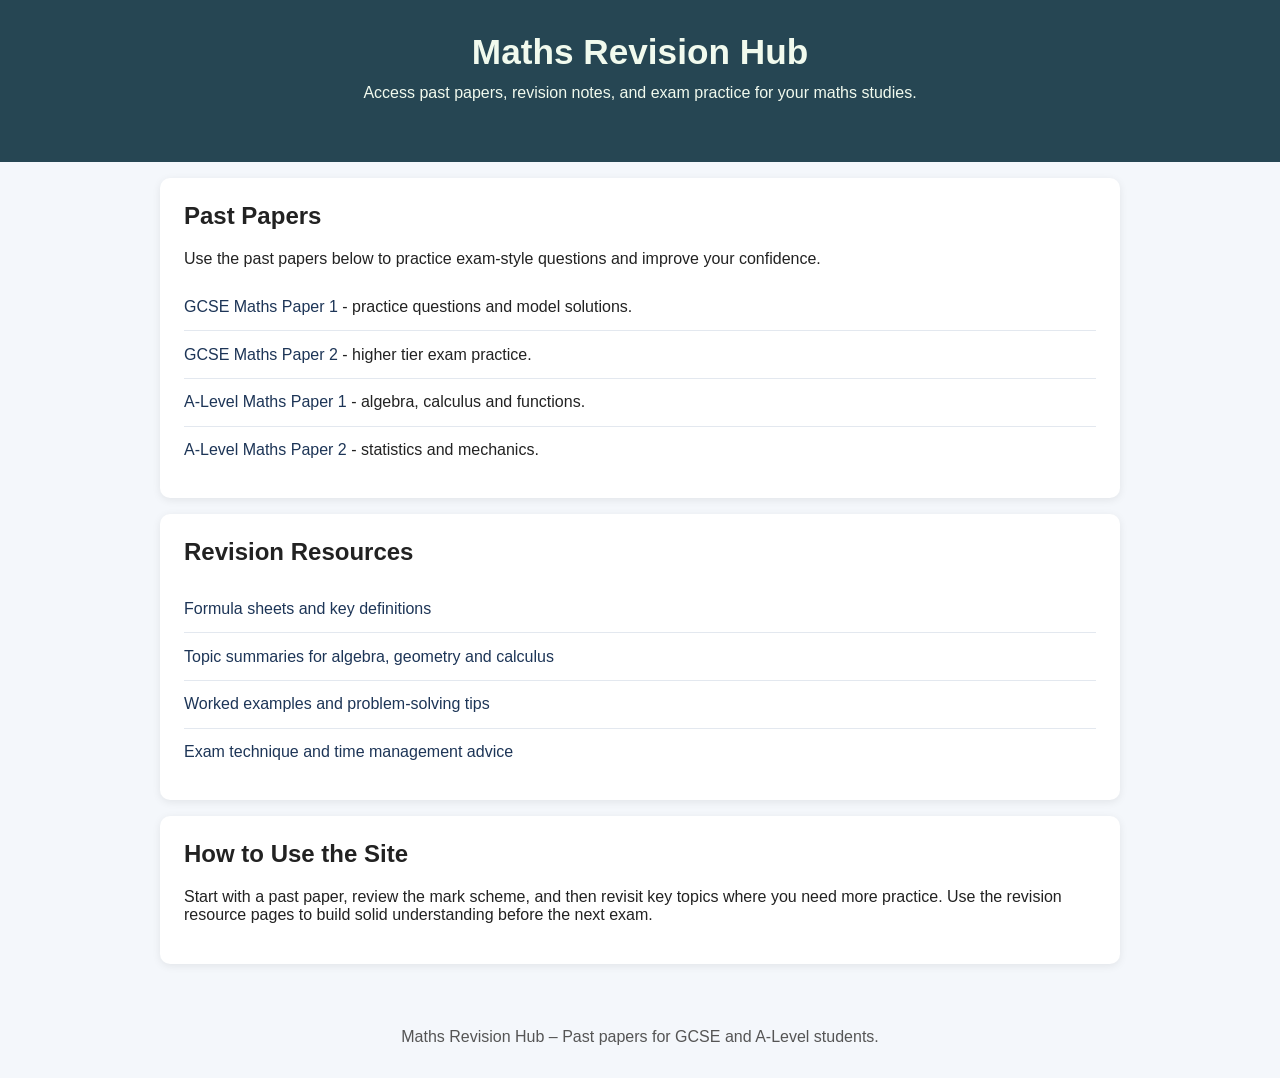
==== index.html @ 93ffe532 "new file" ====
<!DOCTYPE html>
<html lang="en">
  <head>
    <meta charset="UTF-8" />
    <meta name="viewport" content="width=device-width, initial-scale=1.0" />
    <title>Maths Revision | Past Papers</title>
    <style>
      body {
        font-family: Arial, sans-serif;
        margin: 0;
        padding: 0;
        color: #222;
        background: #f4f7fb;
      }
      header {
        background: #264653;
        color: #f1faee;
        padding: 2rem 1rem;
        text-align: center;
      }
      main {
        max-width: 960px;
        margin: 0 auto;
        padding: 1rem;
      }
      .hero {
        margin-bottom: 1.5rem;
      }
      .hero h1 {
        margin: 0 0 0.5rem;
        font-size: 2.2rem;
      }
      .hero p {
        margin: 0;
        line-height: 1.6;
      }
      .card {
        background: #fff;
        border-radius: 10px;
        box-shadow: 0 2px 8px rgba(0, 0, 0, 0.08);
        margin-bottom: 1rem;
        padding: 1.5rem;
      }
      .card h2 {
        margin-top: 0;
      }
      .paper-list,
      .resource-list {
        list-style: none;
        margin: 0;
        padding: 0;
      }
      .paper-list li,
      .resource-list li {
        border-bottom: 1px solid #e3e8ef;
        padding: 0.9rem 0;
      }
      .paper-list li:last-child,
      .resource-list li:last-child {
        border-bottom: none;
      }
      .paper-list a,
      .resource-list a {
        color: #1d3557;
        text-decoration: none;
      }
      .paper-list a:hover,
      .resource-list a:hover {
        text-decoration: underline;
      }
      footer {
        text-align: center;
        padding: 1rem;
        color: #555;
      }
    </style>
  </head>
  <body>
    <header>
      <div class="hero">
        <h1>Maths Revision Hub</h1>
        <p>Access past papers, revision notes, and exam practice for your maths studies.</p>
      </div>
    </header>
    <main>
      <section class="card">
        <h2>Past Papers</h2>
        <p>Use the past papers below to practice exam-style questions and improve your confidence.</p>
        <ul class="paper-list">
          <li><a href="#">GCSE Maths Paper 1</a> - practice questions and model solutions.</li>
          <li><a href="#">GCSE Maths Paper 2</a> - higher tier exam practice.</li>
          <li><a href="#">A-Level Maths Paper 1</a> - algebra, calculus and functions.</li>
          <li><a href="#">A-Level Maths Paper 2</a> - statistics and mechanics.</li>
        </ul>
      </section>
      <section class="card">
        <h2>Revision Resources</h2>
        <ul class="resource-list">
          <li><a href="#">Formula sheets and key definitions</a></li>
          <li><a href="#">Topic summaries for algebra, geometry and calculus</a></li>
          <li><a href="#">Worked examples and problem-solving tips</a></li>
          <li><a href="#">Exam technique and time management advice</a></li>
        </ul>
      </section>
      <section class="card">
        <h2>How to Use the Site</h2>
        <p>Start with a past paper, review the mark scheme, and then revisit key topics where you need more practice. Use the revision resource pages to build solid understanding before the next exam.</p>
      </section>
    </main>
    <footer>
      <p>Maths Revision Hub &ndash; Past papers for GCSE and A-Level students.</p>
    </footer>
  </body>
</html>
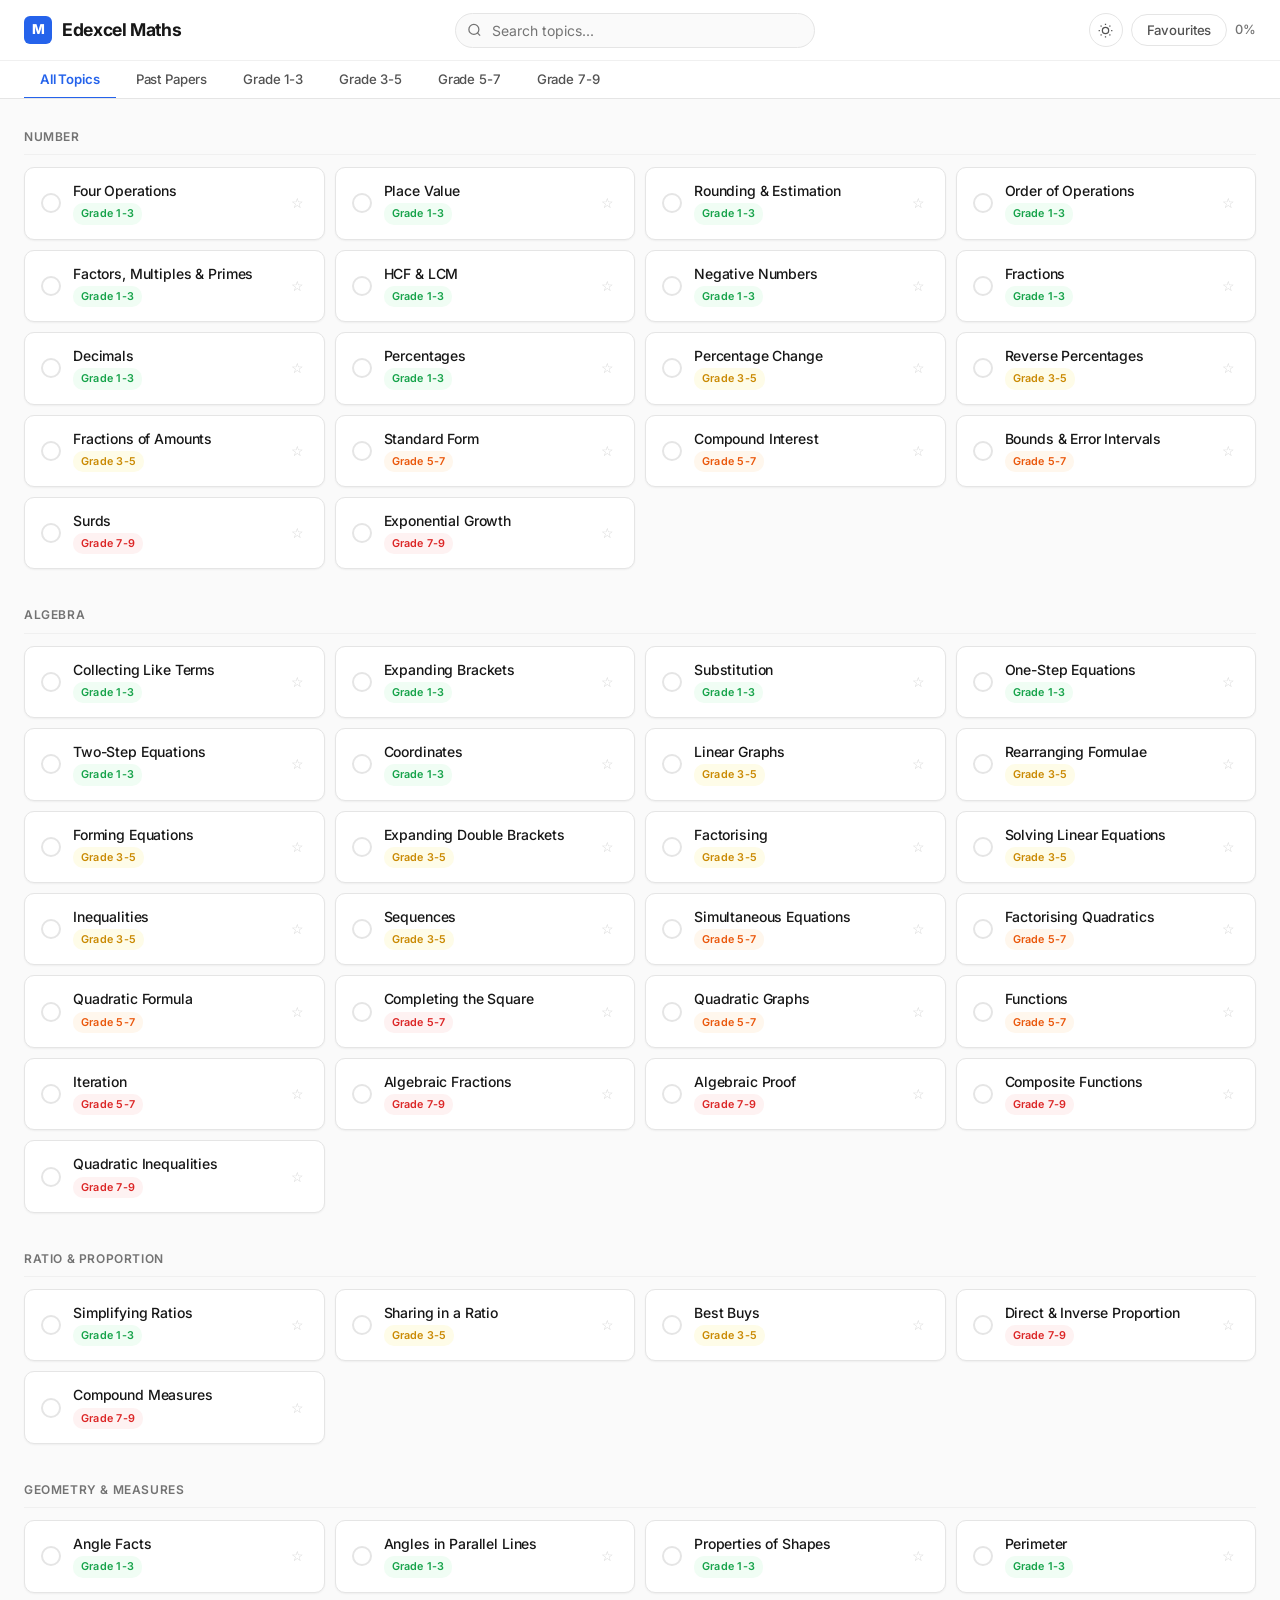
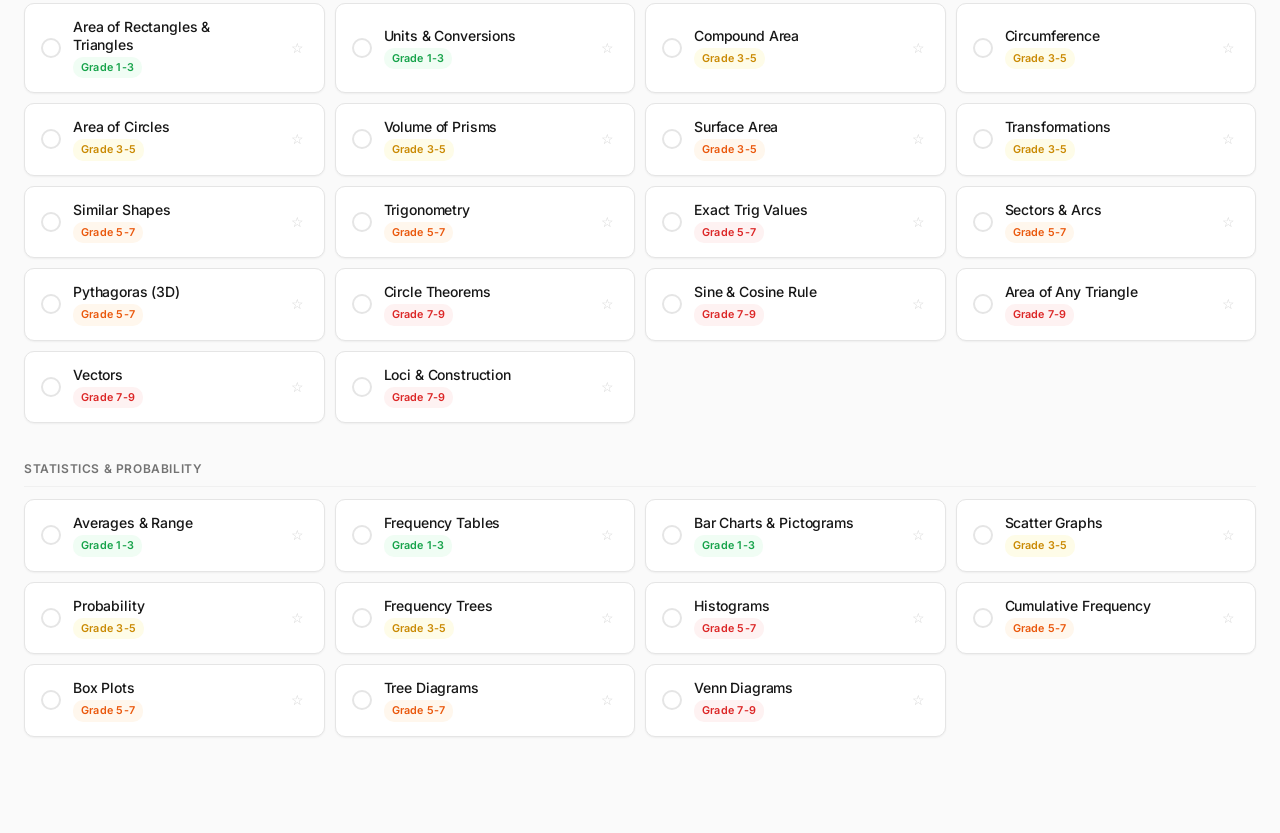
==== commit 58bd5c39: "index html test web 1" ====
--- a/index.html
+++ b/index.html
@@ -1,114 +1,1112 @@
 <!DOCTYPE html>
-<html lang="en">
-  <head>
-    <meta charset="UTF-8" />
-    <meta name="viewport" content="width=device-width, initial-scale=1.0" />
-    <title>Maths Revision | Past Papers</title>
+<html lang="en" data-theme="light">
+<head>
+    <meta charset="UTF-8">
+    <meta name="viewport" content="width=device-width, initial-scale=1.0">
+    <title>Edexcel GCSE Mathematics | Revision Hub</title>
+    <link rel="preconnect" href="https://fonts.googleapis.com">
+    <link rel="preconnect" href="https://fonts.gstatic.com" crossorigin>
+    <link href="https://fonts.googleapis.com/css2?family=Inter:wght@400;500;600;700;800&display=swap" rel="stylesheet">
     <style>
-      body {
-        font-family: Arial, sans-serif;
-        margin: 0;
-        padding: 0;
-        color: #222;
-        background: #f4f7fb;
-      }
-      header {
-        background: #264653;
-        color: #f1faee;
-        padding: 2rem 1rem;
-        text-align: center;
-      }
-      main {
-        max-width: 960px;
-        margin: 0 auto;
-        padding: 1rem;
-      }
-      .hero {
-        margin-bottom: 1.5rem;
-      }
-      .hero h1 {
-        margin: 0 0 0.5rem;
-        font-size: 2.2rem;
-      }
-      .hero p {
-        margin: 0;
-        line-height: 1.6;
-      }
-      .card {
-        background: #fff;
-        border-radius: 10px;
-        box-shadow: 0 2px 8px rgba(0, 0, 0, 0.08);
-        margin-bottom: 1rem;
-        padding: 1.5rem;
-      }
-      .card h2 {
-        margin-top: 0;
-      }
-      .paper-list,
-      .resource-list {
-        list-style: none;
-        margin: 0;
-        padding: 0;
-      }
-      .paper-list li,
-      .resource-list li {
-        border-bottom: 1px solid #e3e8ef;
-        padding: 0.9rem 0;
-      }
-      .paper-list li:last-child,
-      .resource-list li:last-child {
-        border-bottom: none;
-      }
-      .paper-list a,
-      .resource-list a {
-        color: #1d3557;
-        text-decoration: none;
-      }
-      .paper-list a:hover,
-      .resource-list a:hover {
-        text-decoration: underline;
-      }
-      footer {
-        text-align: center;
-        padding: 1rem;
-        color: #555;
-      }
+        :root {
+            --bg: #fafafa;
+            --surface: #ffffff;
+            --surface-hover: #f5f5f5;
+            --border: #e5e5e5;
+            --border-light: #f0f0f0;
+            --text: #171717;
+            --text-secondary: #525252;
+            --text-tertiary: #737373;
+            --primary: #2563eb;
+            --primary-hover: #1d4ed8;
+            --primary-light: #eff6ff;
+            --grade-easy: #16a34a;
+            --grade-easy-bg: #f0fdf4;
+            --grade-medium: #ca8a04;
+            --grade-medium-bg: #fefce8;
+            --grade-hard: #ea580c;
+            --grade-hard-bg: #fff7ed;
+            --grade-advanced: #dc2626;
+            --grade-advanced-bg: #fef2f2;
+            --shadow-sm: 0 1px 2px rgba(0, 0, 0, 0.05);
+            --shadow-md: 0 4px 6px -1px rgba(0, 0, 0, 0.07), 0 2px 4px -2px rgba(0, 0, 0, 0.05);
+            --shadow-lg: 0 10px 15px -3px rgba(0, 0, 0, 0.08), 0 4px 6px -4px rgba(0, 0, 0, 0.04);
+            --radius-sm: 6px;
+            --radius-md: 10px;
+            --radius-lg: 16px;
+            --radius-xl: 24px;
+            --transition: 0.2s cubic-bezier(0.4, 0, 0.2, 1);
+        }
+
+        [data-theme="dark"] {
+            --bg: #0a0a0a;
+            --surface: #171717;
+            --surface-hover: #1f1f1f;
+            --border: #262626;
+            --border-light: #1f1f1f;
+            --text: #f5f5f5;
+            --text-secondary: #a3a3a3;
+            --text-tertiary: #737373;
+            --primary: #3b82f6;
+            --primary-hover: #2563eb;
+            --primary-light: #1e293b;
+            --grade-easy: #22c55e;
+            --grade-easy-bg: #052e16;
+            --grade-medium: #eab308;
+            --grade-medium-bg: #422006;
+            --grade-hard: #f97316;
+            --grade-hard-bg: #431407;
+            --grade-advanced: #ef4444;
+            --grade-advanced-bg: #450a0a;
+            --shadow-sm: 0 1px 2px rgba(0, 0, 0, 0.3);
+            --shadow-md: 0 4px 6px -1px rgba(0, 0, 0, 0.4);
+            --shadow-lg: 0 10px 15px -3px rgba(0, 0, 0, 0.5);
+        }
+
+        * {
+            margin: 0;
+            padding: 0;
+            box-sizing: border-box;
+        }
+        body {
+            font-family: 'Inter', -apple-system, BlinkMacSystemFont, sans-serif;
+            background: var(--bg);
+            color: var(--text);
+            line-height: 1.6;
+            transition: background var(--transition), color var(--transition);
+            min-height: 100vh;
+            -webkit-font-smoothing: antialiased;
+            -moz-osx-font-smoothing: grayscale;
+        }
+
+        .header {
+            background: var(--surface);
+            border-bottom: 1px solid var(--border);
+            position: sticky;
+            top: 0;
+            z-index: 100;
+            backdrop-filter: blur(12px);
+            -webkit-backdrop-filter: blur(12px);
+            transition: background var(--transition), border-color var(--transition);
+        }
+        .header-container {
+            max-width: 1280px;
+            margin: 0 auto;
+            padding: 0 24px;
+            display: flex;
+            align-items: center;
+            justify-content: space-between;
+            height: 60px;
+            gap: 16px;
+        }
+        .logo {
+            display: flex;
+            align-items: center;
+            gap: 10px;
+            text-decoration: none;
+            color: var(--text);
+            font-weight: 700;
+            font-size: 1.1rem;
+            letter-spacing: -0.02em;
+            flex-shrink: 0;
+        }
+        .logo-mark {
+            width: 28px;
+            height: 28px;
+            background: var(--primary);
+            border-radius: var(--radius-sm);
+            display: flex;
+            align-items: center;
+            justify-content: center;
+            color: #fff;
+            font-weight: 800;
+            font-size: 0.85rem;
+        }
+        .search-wrapper {
+            flex: 1;
+            max-width: 360px;
+            position: relative;
+        }
+        .search-input {
+            width: 100%;
+            padding: 8px 14px 8px 36px;
+            border: 1px solid var(--border);
+            border-radius: 24px;
+            background: var(--bg);
+            color: var(--text);
+            font-size: 0.875rem;
+            font-family: inherit;
+            transition: all var(--transition);
+            outline: none;
+        }
+        .search-input:focus {
+            border-color: var(--primary);
+            box-shadow: 0 0 0 3px rgba(37, 99, 235, 0.1);
+        }
+        .search-icon {
+            position: absolute;
+            left: 12px;
+            top: 50%;
+            transform: translateY(-50%);
+            color: var(--text-tertiary);
+            pointer-events: none;
+        }
+        .header-actions {
+            display: flex;
+            align-items: center;
+            gap: 8px;
+            flex-shrink: 0;
+        }
+        .btn {
+            padding: 7px 15px;
+            border-radius: 20px;
+            border: 1px solid var(--border);
+            background: var(--surface);
+            color: var(--text-secondary);
+            cursor: pointer;
+            font-weight: 500;
+            font-size: 0.825rem;
+            transition: all var(--transition);
+            white-space: nowrap;
+            font-family: inherit;
+            letter-spacing: -0.01em;
+        }
+        .btn:hover {
+            background: var(--surface-hover);
+            color: var(--text);
+        }
+        .btn-icon {
+            width: 34px;
+            height: 34px;
+            border-radius: 50%;
+            display: flex;
+            align-items: center;
+            justify-content: center;
+            padding: 0;
+        }
+        .progress-indicator {
+            font-size: 0.8rem;
+            color: var(--text-tertiary);
+            font-weight: 500;
+            letter-spacing: -0.01em;
+        }
+
+        .nav-bar {
+            max-width: 1280px;
+            margin: 0 auto;
+            padding: 0 24px;
+            display: flex;
+            gap: 4px;
+            overflow-x: auto;
+            border-top: 1px solid var(--border-light);
+        }
+        .nav-item {
+            padding: 10px 16px;
+            border: none;
+            background: transparent;
+            cursor: pointer;
+            font-weight: 500;
+            font-size: 0.825rem;
+            color: var(--text-secondary);
+            transition: all var(--transition);
+            white-space: nowrap;
+            font-family: inherit;
+            letter-spacing: -0.01em;
+            border-bottom: 2px solid transparent;
+            margin-bottom: -1px;
+        }
+        .nav-item:hover {
+            color: var(--text);
+        }
+        .nav-item.active {
+            color: var(--primary);
+            border-bottom-color: var(--primary);
+            font-weight: 600;
+        }
+        .nav-item.grade-easy.active {
+            color: var(--grade-easy);
+            border-bottom-color: var(--grade-easy);
+        }
+        .nav-item.grade-medium.active {
+            color: var(--grade-medium);
+            border-bottom-color: var(--grade-medium);
+        }
+        .nav-item.grade-hard.active {
+            color: var(--grade-hard);
+            border-bottom-color: var(--grade-hard);
+        }
+        .nav-item.grade-advanced.active {
+            color: var(--grade-advanced);
+            border-bottom-color: var(--grade-advanced);
+        }
+
+        .main-content {
+            max-width: 1280px;
+            margin: 0 auto;
+            padding: 28px 24px 60px;
+        }
+
+        .category {
+            margin-bottom: 36px;
+        }
+        .category-title {
+            font-size: 0.75rem;
+            font-weight: 600;
+            text-transform: uppercase;
+            letter-spacing: 0.05em;
+            color: var(--text-tertiary);
+            margin-bottom: 12px;
+            padding-bottom: 8px;
+            border-bottom: 1px solid var(--border-light);
+        }
+        .topic-grid {
+            display: grid;
+            grid-template-columns: repeat(auto-fill, minmax(280px, 1fr));
+            gap: 10px;
+        }
+
+        .topic-card {
+            background: var(--surface);
+            border: 1px solid var(--border);
+            border-radius: var(--radius-md);
+            padding: 14px 16px;
+            cursor: pointer;
+            transition: all var(--transition);
+            display: flex;
+            align-items: center;
+            gap: 12px;
+            box-shadow: var(--shadow-sm);
+            position: relative;
+        }
+        .topic-card:hover {
+            box-shadow: var(--shadow-md);
+            border-color: #d4d4d4;
+            transform: translateY(-1px);
+        }
+        [data-theme="dark"] .topic-card:hover {
+            border-color: #404040;
+        }
+        .topic-card.completed {
+            border-left: 3px solid var(--grade-easy);
+        }
+        .topic-check {
+            width: 20px;
+            height: 20px;
+            border-radius: 50%;
+            border: 2px solid var(--border);
+            display: flex;
+            align-items: center;
+            justify-content: center;
+            font-size: 0.6rem;
+            flex-shrink: 0;
+            transition: all var(--transition);
+            cursor: pointer;
+            color: transparent;
+        }
+        .topic-card.completed .topic-check {
+            background: var(--grade-easy);
+            border-color: var(--grade-easy);
+            color: #fff;
+        }
+        .topic-check:hover {
+            border-color: var(--grade-easy);
+        }
+        .topic-info {
+            flex: 1;
+            min-width: 0;
+        }
+        .topic-name {
+            font-weight: 500;
+            font-size: 0.875rem;
+            color: var(--text);
+            letter-spacing: -0.01em;
+            line-height: 1.3;
+        }
+        .topic-meta {
+            display: flex;
+            gap: 8px;
+            align-items: center;
+            margin-top: 3px;
+        }
+        .grade-tag {
+            font-size: 0.675rem;
+            font-weight: 600;
+            padding: 2px 8px;
+            border-radius: 10px;
+            letter-spacing: 0.02em;
+        }
+        .tag-easy {
+            background: var(--grade-easy-bg);
+            color: var(--grade-easy);
+        }
+        .tag-medium {
+            background: var(--grade-medium-bg);
+            color: var(--grade-medium);
+        }
+        .tag-hard {
+            background: var(--grade-hard-bg);
+            color: var(--grade-hard);
+        }
+        .tag-advanced {
+            background: var(--grade-advanced-bg);
+            color: var(--grade-advanced);
+        }
+        .favourite-btn {
+            background: none;
+            border: none;
+            cursor: pointer;
+            font-size: 0.9rem;
+            color: #d4d4d4;
+            padding: 4px;
+            transition: color var(--transition);
+            flex-shrink: 0;
+        }
+        .favourite-btn.active {
+            color: #eab308;
+        }
+        .favourite-btn:hover {
+            color: #ca8a04;
+        }
+
+        .empty-state {
+            text-align: center;
+            padding: 80px 20px;
+            color: var(--text-tertiary);
+        }
+        .empty-state h3 {
+            font-weight: 600;
+            color: var(--text-secondary);
+            margin-bottom: 8px;
+        }
+
+        .pp-container {
+            max-width: 700px;
+            margin: 0 auto;
+        }
+        .pp-title {
+            font-weight: 700;
+            font-size: 1.5rem;
+            letter-spacing: -0.02em;
+            margin-bottom: 6px;
+        }
+        .pp-subtitle {
+            color: var(--text-tertiary);
+            margin-bottom: 28px;
+        }
+        .tier-grid {
+            display: grid;
+            grid-template-columns: 1fr 1fr;
+            gap: 16px;
+        }
+        .tier-card {
+            background: var(--surface);
+            border: 1px solid var(--border);
+            border-radius: var(--radius-lg);
+            padding: 28px 24px;
+            cursor: pointer;
+            transition: all var(--transition);
+            text-align: center;
+            box-shadow: var(--shadow-sm);
+        }
+        .tier-card:hover {
+            box-shadow: var(--shadow-lg);
+            transform: translateY(-2px);
+        }
+        .tier-card h3 {
+            font-weight: 700;
+            font-size: 1.2rem;
+            letter-spacing: -0.02em;
+            margin-bottom: 4px;
+        }
+        .tier-card .tier-range {
+            font-size: 0.8rem;
+            color: var(--text-tertiary);
+            margin-bottom: 12px;
+        }
+        .tier-card .tier-badge {
+            display: inline-block;
+            padding: 4px 12px;
+            border-radius: 12px;
+            font-weight: 600;
+            font-size: 0.75rem;
+        }
+        .badge-higher {
+            background: #eff6ff;
+            color: #1d4ed8;
+        }
+        .badge-foundation {
+            background: #f0fdf4;
+            color: #15803d;
+        }
+        [data-theme="dark"] .badge-higher {
+            background: #1e3a5f;
+            color: #93c5fd;
+        }
+        [data-theme="dark"] .badge-foundation {
+            background: #052e16;
+            color: #6ee7b7;
+        }
+        .papers-grid {
+            display: grid;
+            grid-template-columns: repeat(3, 1fr);
+            gap: 12px;
+            margin-top: 8px;
+        }
+        .paper-card {
+            background: var(--surface);
+            border: 1px solid var(--border);
+            border-radius: var(--radius-md);
+            padding: 20px 16px;
+            cursor: pointer;
+            transition: all var(--transition);
+            text-align: center;
+            box-shadow: var(--shadow-sm);
+        }
+        .paper-card:hover {
+            box-shadow: var(--shadow-md);
+            border-color: var(--primary);
+            transform: translateY(-1px);
+        }
+        .paper-card h4 {
+            font-weight: 600;
+            font-size: 0.95rem;
+        }
+        .paper-card .paper-type {
+            font-size: 0.75rem;
+            color: var(--text-tertiary);
+            margin-top: 2px;
+        }
+        .back-link {
+            display: inline-flex;
+            align-items: center;
+            gap: 8px;
+            font-weight: 500;
+            color: var(--primary);
+            cursor: pointer;
+            background: none;
+            border: none;
+            font-size: 0.875rem;
+            font-family: inherit;
+            margin-bottom: 20px;
+            transition: opacity var(--transition);
+            padding: 0;
+        }
+        .back-link:hover {
+            opacity: 0.7;
+        }
+        .back-link svg {
+            flex-shrink: 0;
+        }
+
+        .modal-overlay {
+            position: fixed;
+            inset: 0;
+            background: rgba(0, 0, 0, 0.5);
+            z-index: 200;
+            display: flex;
+            align-items: center;
+            justify-content: center;
+            padding: 20px;
+            backdrop-filter: blur(4px);
+            -webkit-backdrop-filter: blur(4px);
+        }
+        .modal {
+            background: var(--surface);
+            border-radius: var(--radius-xl);
+            max-width: 820px;
+            width: 100%;
+            max-height: 85vh;
+            overflow-y: auto;
+            padding: 28px 30px;
+            position: relative;
+            box-shadow: 0 25px 60px rgba(0, 0, 0, 0.25);
+            border: 1px solid var(--border);
+        }
+        .modal-close {
+            position: absolute;
+            top: 16px;
+            right: 20px;
+            background: none;
+            border: none;
+            cursor: pointer;
+            color: var(--text-tertiary);
+            width: 32px;
+            height: 32px;
+            border-radius: 50%;
+            display: flex;
+            align-items: center;
+            justify-content: center;
+            transition: all var(--transition);
+            padding: 0;
+        }
+        .modal-close:hover {
+            background: var(--surface-hover);
+            color: var(--text);
+        }
+        .modal h2 {
+            font-weight: 700;
+            font-size: 1.4rem;
+            letter-spacing: -0.02em;
+            margin-bottom: 2px;
+        }
+        .modal .modal-subtitle {
+            color: var(--text-tertiary);
+            font-size: 0.85rem;
+            margin-bottom: 16px;
+            display: flex;
+            align-items: center;
+            gap: 8px;
+            flex-wrap: wrap;
+        }
+        .tab-nav {
+            display: flex;
+            gap: 2px;
+            border-bottom: 1px solid var(--border);
+            margin-bottom: 20px;
+            flex-wrap: wrap;
+        }
+        .tab-btn {
+            padding: 9px 16px;
+            border: none;
+            background: transparent;
+            cursor: pointer;
+            font-weight: 500;
+            color: var(--text-tertiary);
+            font-size: 0.825rem;
+            font-family: inherit;
+            border-bottom: 2px solid transparent;
+            margin-bottom: -1px;
+            transition: all var(--transition);
+        }
+        .tab-btn.active {
+            color: var(--primary);
+            border-bottom-color: var(--primary);
+            font-weight: 600;
+        }
+        .content-block {
+            margin-bottom: 18px;
+        }
+        .content-block h4 {
+            font-weight: 600;
+            font-size: 0.9rem;
+            margin-bottom: 6px;
+            color: var(--text);
+        }
+        .content-block ul {
+            padding-left: 18px;
+        }
+        .content-block li {
+            margin-bottom: 4px;
+            font-size: 0.875rem;
+            color: var(--text-secondary);
+        }
+        .content-block p {
+            font-size: 0.875rem;
+            color: var(--text-secondary);
+        }
+        .example-box {
+            background: var(--surface-hover);
+            border-radius: var(--radius-md);
+            padding: 14px 16px;
+            margin-bottom: 10px;
+            border-left: 3px solid var(--primary);
+            font-size: 0.875rem;
+        }
+        .question-item {
+            background: var(--surface);
+            border: 1px solid var(--border);
+            border-radius: var(--radius-md);
+            padding: 14px 16px;
+            margin-bottom: 8px;
+            font-size: 0.875rem;
+        }
+        .working-area {
+            border: 2px dashed var(--border);
+            border-radius: var(--radius-sm);
+            min-height: 60px;
+            margin-top: 8px;
+            padding: 10px;
+            color: var(--text-tertiary);
+            font-style: italic;
+            font-size: 0.8rem;
+        }
+        .mark-scheme-block {
+            background: #fefce8;
+            border-radius: var(--radius-md);
+            padding: 14px 16px;
+            margin-bottom: 8px;
+            font-size: 0.85rem;
+            border: 1px solid #fde68a;
+        }
+        [data-theme="dark"] .mark-scheme-block {
+            background: #1a1a0a;
+            border-color: #5c4f1a;
+        }
+
+        .hidden {
+            display: none !important;
+        }
+
+        @media (max-width: 768px) {
+            .topic-grid {
+                grid-template-columns: 1fr;
+            }
+            .tier-grid {
+                grid-template-columns: 1fr;
+            }
+            .papers-grid {
+                grid-template-columns: 1fr;
+            }
+            .header-container {
+                flex-wrap: wrap;
+                height: auto;
+                padding: 10px 16px;
+                gap: 8px;
+            }
+            .search-wrapper {
+                order: 3;
+                max-width: 100%;
+                flex: 1 1 100%;
+            }
+            .modal {
+                padding: 20px 16px;
+                max-height: 90vh;
+            }
+            .nav-bar {
+                padding: 0 12px;
+            }
+            .nav-item {
+                padding: 8px 12px;
+                font-size: 0.75rem;
+            }
+            .tab-btn {
+                padding: 8px 10px;
+                font-size: 0.75rem;
+            }
+        }
     </style>
-  </head>
-  <body>
-    <header>
-      <div class="hero">
-        <h1>Maths Revision Hub</h1>
-        <p>Access past papers, revision notes, and exam practice for your maths studies.</p>
-      </div>
+</head>
+<body>
+    <header class="header">
+        <div class="header-container">
+            <a href="#" class="logo" onclick="navigateTo('topics'); showGrade('all')">
+                <span class="logo-mark">M</span>Edexcel Maths
+            </a>
+            <div class="search-wrapper">
+                <svg class="search-icon" width="15" height="15" viewBox="0 0 24 24" fill="none" stroke="currentColor" stroke-width="2"><circle cx="11" cy="11" r="8"/><line x1="21" y1="21" x2="16.65" y2="16.65"/></svg>
+                <input type="text" class="search-input" id="searchInput" placeholder="Search topics..." oninput="handleSearch()">
+            </div>
+            <div class="header-actions">
+                <button class="btn btn-icon" onclick="toggleTheme()" title="Toggle theme" aria-label="Toggle dark mode">
+                    <svg width="15" height="15" viewBox="0 0 24 24" fill="none" stroke="currentColor" stroke-width="2"><circle cx="12" cy="12" r="5"/><path d="M12 1v2M12 21v2M4.22 4.22l1.42 1.42M18.36 18.36l1.42 1.42M1 12h2M21 12h2M4.22 19.78l1.42-1.42M18.36 5.64l1.42-1.42"/></svg>
+                </button>
+                <button class="btn" onclick="showFavourites()">Favourites</button>
+                <span class="progress-indicator" id="progressLabel">0%</span>
+            </div>
+        </div>
+        <nav class="nav-bar" id="mainNav">
+            <button class="nav-item active" data-view="topics" onclick="navigateTo('topics'); showGrade('all')">All Topics</button>
+            <button class="nav-item" data-view="pastpapers" onclick="navigateTo('pastpapers')">Past Papers</button>
+            <button class="nav-item grade-easy" data-view="grade-1-3" onclick="navigateTo('topics'); showGrade('1-3')">Grade 1-3</button>
+            <button class="nav-item grade-medium" data-view="grade-3-5" onclick="navigateTo('topics'); showGrade('3-5')">Grade 3-5</button>
+            <button class="nav-item grade-hard" data-view="grade-5-7" onclick="navigateTo('topics'); showGrade('5-7')">Grade 5-7</button>
+            <button class="nav-item grade-advanced" data-view="grade-7-9" onclick="navigateTo('topics'); showGrade('7-9')">Grade 7-9</button>
+        </nav>
     </header>
-    <main>
-      <section class="card">
-        <h2>Past Papers</h2>
-        <p>Use the past papers below to practice exam-style questions and improve your confidence.</p>
-        <ul class="paper-list">
-          <li><a href="#">GCSE Maths Paper 1</a> - practice questions and model solutions.</li>
-          <li><a href="#">GCSE Maths Paper 2</a> - higher tier exam practice.</li>
-          <li><a href="#">A-Level Maths Paper 1</a> - algebra, calculus and functions.</li>
-          <li><a href="#">A-Level Maths Paper 2</a> - statistics and mechanics.</li>
-        </ul>
-      </section>
-      <section class="card">
-        <h2>Revision Resources</h2>
-        <ul class="resource-list">
-          <li><a href="#">Formula sheets and key definitions</a></li>
-          <li><a href="#">Topic summaries for algebra, geometry and calculus</a></li>
-          <li><a href="#">Worked examples and problem-solving tips</a></li>
-          <li><a href="#">Exam technique and time management advice</a></li>
-        </ul>
-      </section>
-      <section class="card">
-        <h2>How to Use the Site</h2>
-        <p>Start with a past paper, review the mark scheme, and then revisit key topics where you need more practice. Use the revision resource pages to build solid understanding before the next exam.</p>
-      </section>
-    </main>
-    <footer>
-      <p>Maths Revision Hub &ndash; Past papers for GCSE and A-Level students.</p>
-    </footer>
-  </body>
-</html>
+
+    <main class="main-content" id="mainContent"></main>
+
+    <div id="modalOverlay" class="modal-overlay hidden">
+        <div class="modal" id="modalContent"></div>
+    </div>
+
+    <script>
+        const topicDatabase = [
+            { id: 'four-ops', name: 'Four Operations', category: 'Number', grade: '1-3', gradeNum: 1 },
+            { id: 'place-value', name: 'Place Value', category: 'Number', grade: '1-3', gradeNum: 1 },
+            { id: 'rounding', name: 'Rounding & Estimation', category: 'Number', grade: '1-3', gradeNum: 1 },
+            { id: 'bidmas', name: 'Order of Operations', category: 'Number', grade: '1-3', gradeNum: 1 },
+            { id: 'factors', name: 'Factors, Multiples & Primes', category: 'Number', grade: '1-3', gradeNum: 1 },
+            { id: 'hcf-lcm', name: 'HCF & LCM', category: 'Number', grade: '1-3', gradeNum: 2 },
+            { id: 'negatives', name: 'Negative Numbers', category: 'Number', grade: '1-3', gradeNum: 1 },
+            { id: 'fractions-basic', name: 'Fractions', category: 'Number', grade: '1-3', gradeNum: 2 },
+            { id: 'decimals', name: 'Decimals', category: 'Number', grade: '1-3', gradeNum: 1 },
+            { id: 'percentages-basic', name: 'Percentages', category: 'Number', grade: '1-3', gradeNum: 2 },
+            { id: 'ratio-simple', name: 'Simplifying Ratios', category: 'Ratio', grade: '1-3', gradeNum: 2 },
+            { id: 'collect-terms', name: 'Collecting Like Terms', category: 'Algebra', grade: '1-3', gradeNum: 1 },
+            { id: 'expand-single', name: 'Expanding Brackets', category: 'Algebra', grade: '1-3', gradeNum: 2 },
+            { id: 'substitution', name: 'Substitution', category: 'Algebra', grade: '1-3', gradeNum: 2 },
+            { id: 'one-step-eq', name: 'One-Step Equations', category: 'Algebra', grade: '1-3', gradeNum: 1 },
+            { id: 'two-step-eq', name: 'Two-Step Equations', category: 'Algebra', grade: '1-3', gradeNum: 2 },
+            { id: 'coordinates', name: 'Coordinates', category: 'Algebra', grade: '1-3', gradeNum: 1 },
+            { id: 'angle-facts', name: 'Angle Facts', category: 'Geometry', grade: '1-3', gradeNum: 1 },
+            { id: 'parallel-lines', name: 'Angles in Parallel Lines', category: 'Geometry', grade: '1-3', gradeNum: 2 },
+            { id: 'shape-props', name: 'Properties of Shapes', category: 'Geometry', grade: '1-3', gradeNum: 1 },
+            { id: 'perimeter', name: 'Perimeter', category: 'Geometry', grade: '1-3', gradeNum: 1 },
+            { id: 'area-rect', name: 'Area of Rectangles & Triangles', category: 'Geometry', grade: '1-3', gradeNum: 2 },
+            { id: 'units', name: 'Units & Conversions', category: 'Geometry', grade: '1-3', gradeNum: 1 },
+            { id: 'averages', name: 'Averages & Range', category: 'Statistics', grade: '1-3', gradeNum: 2 },
+            { id: 'frequency-tables', name: 'Frequency Tables', category: 'Statistics', grade: '1-3', gradeNum: 2 },
+            { id: 'bar-charts', name: 'Bar Charts & Pictograms', category: 'Statistics', grade: '1-3', gradeNum: 1 },
+            { id: 'pct-inc-dec', name: 'Percentage Change', category: 'Number', grade: '3-5', gradeNum: 3 },
+            { id: 'reverse-pct', name: 'Reverse Percentages', category: 'Number', grade: '3-5', gradeNum: 4 },
+            { id: 'fraction-of-amount', name: 'Fractions of Amounts', category: 'Number', grade: '3-5', gradeNum: 3 },
+            { id: 'sharing-ratio', name: 'Sharing in a Ratio', category: 'Ratio', grade: '3-5', gradeNum: 3 },
+            { id: 'best-buys', name: 'Best Buys', category: 'Ratio', grade: '3-5', gradeNum: 4 },
+            { id: 'linear-graphs', name: 'Linear Graphs', category: 'Algebra', grade: '3-5', gradeNum: 4 },
+            { id: 'rearranging', name: 'Rearranging Formulae', category: 'Algebra', grade: '3-5', gradeNum: 4 },
+            { id: 'forming-expr', name: 'Forming Equations', category: 'Algebra', grade: '3-5', gradeNum: 3 },
+            { id: 'expand-double', name: 'Expanding Double Brackets', category: 'Algebra', grade: '3-5', gradeNum: 4 },
+            { id: 'factorising', name: 'Factorising', category: 'Algebra', grade: '3-5', gradeNum: 4 },
+            { id: 'solving-linear', name: 'Solving Linear Equations', category: 'Algebra', grade: '3-5', gradeNum: 3 },
+            { id: 'inequalities', name: 'Inequalities', category: 'Algebra', grade: '3-5', gradeNum: 4 },
+            { id: 'sequences', name: 'Sequences', category: 'Algebra', grade: '3-5', gradeNum: 3 },
+            { id: 'compound-area', name: 'Compound Area', category: 'Geometry', grade: '3-5', gradeNum: 3 },
+            { id: 'circumference', name: 'Circumference', category: 'Geometry', grade: '3-5', gradeNum: 4 },
+            { id: 'area-circles', name: 'Area of Circles', category: 'Geometry', grade: '3-5', gradeNum: 4 },
+            { id: 'volume-prisms', name: 'Volume of Prisms', category: 'Geometry', grade: '3-5', gradeNum: 4 },
+            { id: 'surface-area', name: 'Surface Area', category: 'Geometry', grade: '3-5', gradeNum: 5 },
+            { id: 'transformations', name: 'Transformations', category: 'Geometry', grade: '3-5', gradeNum: 4 },
+            { id: 'scatter-graphs', name: 'Scatter Graphs', category: 'Statistics', grade: '3-5', gradeNum: 3 },
+            { id: 'probability-basic', name: 'Probability', category: 'Statistics', grade: '3-5', gradeNum: 3 },
+            { id: 'frequency-trees', name: 'Frequency Trees', category: 'Statistics', grade: '3-5', gradeNum: 4 },
+            { id: 'standard-form', name: 'Standard Form', category: 'Number', grade: '5-7', gradeNum: 5 },
+            { id: 'compound-interest', name: 'Compound Interest', category: 'Number', grade: '5-7', gradeNum: 6 },
+            { id: 'bounds', name: 'Bounds & Error Intervals', category: 'Number', grade: '5-7', gradeNum: 6 },
+            { id: 'simultaneous', name: 'Simultaneous Equations', category: 'Algebra', grade: '5-7', gradeNum: 6 },
+            { id: 'quadratics-factor', name: 'Factorising Quadratics', category: 'Algebra', grade: '5-7', gradeNum: 5 },
+            { id: 'quadratic-formula', name: 'Quadratic Formula', category: 'Algebra', grade: '5-7', gradeNum: 6 },
+            { id: 'completing-square', name: 'Completing the Square', category: 'Algebra', grade: '5-7', gradeNum: 7 },
+            { id: 'quadratic-graphs', name: 'Quadratic Graphs', category: 'Algebra', grade: '5-7', gradeNum: 6 },
+            { id: 'functions-basic', name: 'Functions', category: 'Algebra', grade: '5-7', gradeNum: 6 },
+            { id: 'iteration', name: 'Iteration', category: 'Algebra', grade: '5-7', gradeNum: 7 },
+            { id: 'similar-shapes', name: 'Similar Shapes', category: 'Geometry', grade: '5-7', gradeNum: 6 },
+            { id: 'trigonometry', name: 'Trigonometry', category: 'Geometry', grade: '5-7', gradeNum: 6 },
+            { id: 'exact-trig', name: 'Exact Trig Values', category: 'Geometry', grade: '5-7', gradeNum: 7 },
+            { id: 'sectors-arcs', name: 'Sectors & Arcs', category: 'Geometry', grade: '5-7', gradeNum: 6 },
+            { id: 'pythagoras-3d', name: 'Pythagoras (3D)', category: 'Geometry', grade: '5-7', gradeNum: 6 },
+            { id: 'histograms', name: 'Histograms', category: 'Statistics', grade: '5-7', gradeNum: 7 },
+            { id: 'cumulative-freq', name: 'Cumulative Frequency', category: 'Statistics', grade: '5-7', gradeNum: 6 },
+            { id: 'box-plots', name: 'Box Plots', category: 'Statistics', grade: '5-7', gradeNum: 6 },
+            { id: 'tree-diagrams', name: 'Tree Diagrams', category: 'Statistics', grade: '5-7', gradeNum: 6 },
+            { id: 'surds', name: 'Surds', category: 'Number', grade: '7-9', gradeNum: 8 },
+            { id: 'exponential', name: 'Exponential Growth', category: 'Number', grade: '7-9', gradeNum: 8 },
+            { id: 'algebraic-fractions', name: 'Algebraic Fractions', category: 'Algebra', grade: '7-9', gradeNum: 8 },
+            { id: 'proof', name: 'Algebraic Proof', category: 'Algebra', grade: '7-9', gradeNum: 9 },
+            { id: 'functions-advanced', name: 'Composite Functions', category: 'Algebra', grade: '7-9', gradeNum: 8 },
+            { id: 'quadratic-inequalities', name: 'Quadratic Inequalities', category: 'Algebra', grade: '7-9', gradeNum: 8 },
+            { id: 'circle-theorems', name: 'Circle Theorems', category: 'Geometry', grade: '7-9', gradeNum: 8 },
+            { id: 'sine-cosine-rule', name: 'Sine & Cosine Rule', category: 'Geometry', grade: '7-9', gradeNum: 8 },
+            { id: 'area-non-right', name: 'Area of Any Triangle', category: 'Geometry', grade: '7-9', gradeNum: 7 },
+            { id: 'vectors', name: 'Vectors', category: 'Geometry', grade: '7-9', gradeNum: 8 },
+            { id: 'loci', name: 'Loci & Construction', category: 'Geometry', grade: '7-9', gradeNum: 7 },
+            { id: 'direct-proportion', name: 'Direct & Inverse Proportion', category: 'Ratio', grade: '7-9', gradeNum: 8 },
+            { id: 'compound-measures', name: 'Compound Measures', category: 'Ratio', grade: '7-9', gradeNum: 7 },
+            { id: 'venn-diagrams', name: 'Venn Diagrams', category: 'Statistics', grade: '7-9', gradeNum: 7 },
+        ];
+
+        const categoryDisplay = {
+            'Number': 'Number',
+            'Algebra': 'Algebra',
+            'Ratio': 'Ratio & Proportion',
+            'Geometry': 'Geometry & Measures',
+            'Statistics': 'Statistics & Probability'
+        };
+        const categoryOrder = ['Number', 'Algebra', 'Ratio & Proportion', 'Geometry & Measures', 'Statistics & Probability'];
+
+        let completed = JSON.parse(localStorage.getItem('gcse_completed') || '{}');
+        let favourites = JSON.parse(localStorage.getItem('gcse_favourites') || '{}');
+        let currentGrade = 'all';
+        let currentView = 'topics';
+        let searchTerm = '';
+        let ppState = 'tiers';
+
+        function save() {
+            localStorage.setItem('gcse_completed', JSON.stringify(completed));
+            localStorage.setItem('gcse_favourites', JSON.stringify(favourites));
+        }
+        function updateProgress() {
+            const done = Object.values(completed).filter(v => v).length;
+            const pct = Math.round((done / topicDatabase.length) * 100);
+            document.getElementById('progressLabel').textContent = pct + '%';
+        }
+        function toggleComplete(id) { completed[id] = !completed[id]; save(); updateProgress(); render(); }
+        function toggleFavourite(id) { favourites[id] = !favourites[id]; save(); render(); }
+
+        function handleSearch() {
+            searchTerm = document.getElementById('searchInput').value.toLowerCase().trim();
+            render();
+        }
+
+        function navigateTo(view) {
+            currentView = view;
+            if (view === 'pastpapers') { ppState = 'tiers'; }
+            updateNavHighlight();
+            render();
+        }
+
+        function showGrade(grade) {
+            currentGrade = grade;
+            currentView = 'topics';
+            updateNavHighlight();
+            render();
+        }
+
+        function showFavourites() {
+            currentGrade = 'favourites';
+            currentView = 'topics';
+            updateNavHighlight();
+            render();
+        }
+
+        function updateNavHighlight() {
+            document.querySelectorAll('.nav-item').forEach(el => el.classList.remove('active'));
+            if (currentView === 'pastpapers') {
+                document.querySelector('[data-view="pastpapers"]')?.classList.add('active');
+            } else if (currentGrade === 'all' || currentGrade === 'favourites') {
+                document.querySelector('[data-view="topics"]')?.classList.add('active');
+            } else {
+                const map = { '1-3': 'grade-1-3', '3-5': 'grade-3-5', '5-7': 'grade-5-7', '7-9': 'grade-7-9' };
+                document.querySelector(`[data-view="${map[currentGrade]}"]`)?.classList.add('active');
+            }
+        }
+
+        function getFilteredTopics() {
+            let topics = [...topicDatabase];
+            if (currentGrade === 'favourites') topics = topics.filter(t => favourites[t.id]);
+            else if (currentGrade !== 'all') topics = topics.filter(t => t.grade === currentGrade);
+            if (searchTerm) topics = topics.filter(t => t.name.toLowerCase().includes(searchTerm) || t.category.toLowerCase().includes(searchTerm) || t.grade.includes(searchTerm));
+            return topics;
+        }
+
+        function render() {
+            if (currentView === 'pastpapers') renderPastPapers();
+            else renderTopics();
+        }
+
+        function renderTopics() {
+            const main = document.getElementById('mainContent');
+            const topics = getFilteredTopics();
+            if (!topics.length) {
+                main.innerHTML = '<div class="empty-state"><h3>No topics found</h3><p>Try a different search or filter.</p></div>';
+                updateProgress();
+                return;
+            }
+            const grouped = {};
+            categoryOrder.forEach(c => grouped[c] = []);
+            topics.forEach(t => {
+                const cat = categoryDisplay[t.category] || 'Number';
+                if (grouped[cat]) grouped[cat].push(t);
+            });
+            let html = '';
+            for (const [cat, items] of Object.entries(grouped)) {
+                if (!items.length) continue;
+                html += `<section class="category"><div class="category-title">${cat}</div><div class="topic-grid">`;
+                items.forEach(t => {
+                    const tagClass = t.gradeNum <= 2 ? 'tag-easy' : t.gradeNum <= 4 ? 'tag-medium' : t.gradeNum <= 6 ? 'tag-hard' : 'tag-advanced';
+                    html += `
+                    <div class="topic-card ${completed[t.id] ? 'completed' : ''}" onclick="openTopicModal('${t.id}')">
+                        <div class="topic-check" onclick="event.stopPropagation();toggleComplete('${t.id}')">${completed[t.id] ? '&#10003;' : ''}</div>
+                        <div class="topic-info">
+                            <div class="topic-name">${t.name}</div>
+                            <div class="topic-meta"><span class="grade-tag ${tagClass}">Grade ${t.grade}</span></div>
+                        </div>
+                        <button class="favourite-btn ${favourites[t.id] ? 'active' : ''}" onclick="event.stopPropagation();toggleFavourite('${t.id}')">${favourites[t.id] ? '★' : '☆'}</button>
+                    </div>`;
+                });
+                html += '</div></section>';
+            }
+            main.innerHTML = html;
+            updateProgress();
+        }
+
+        function renderPastPapers() {
+            const main = document.getElementById('mainContent');
+            if (ppState === 'tiers') {
+                main.innerHTML = `
+                <div class="pp-container">
+                    <h2 class="pp-title">Past Papers</h2>
+                    <p class="pp-subtitle">Select a tier to access Edexcel GCSE Mathematics papers with mark schemes and worked solutions.</p>
+                    <div class="tier-grid">
+                        <div class="tier-card" onclick="ppState='higher';renderPastPapers()">
+                            <h3>Higher Tier</h3>
+                            <span class="tier-badge badge-higher">Grades 4–9</span>
+                            <p class="tier-range">Papers 1, 2 & 3</p>
+                        </div>
+                        <div class="tier-card" onclick="ppState='foundation';renderPastPapers()">
+                            <h3>Foundation Tier</h3>
+                            <span class="tier-badge badge-foundation">Grades 1–5</span>
+                            <p class="tier-range">Papers 1, 2 & 3</p>
+                        </div>
+                    </div>
+                </div>`;
+            } else if (ppState === 'higher' || ppState === 'foundation') {
+                const label = ppState === 'higher' ? 'Higher' : 'Foundation';
+                main.innerHTML = `
+                <div class="pp-container">
+                    <button class="back-link" onclick="ppState='tiers';renderPastPapers()">
+                        <svg width="16" height="16" viewBox="0 0 24 24" fill="none" stroke="currentColor" stroke-width="2" stroke-linecap="round" stroke-linejoin="round"><polyline points="15 18 9 12 15 6"/></svg>
+                        Back to tiers
+                    </button>
+                    <h2 class="pp-title">${label} Tier</h2>
+                    <p class="pp-subtitle">Select a paper to view questions, mark scheme and worked solutions.</p>
+                    <div class="papers-grid">
+                        <div class="paper-card" onclick="openPastPaper('${ppState}',1)">
+                            <h4>Paper 1</h4>
+                            <p class="paper-type">Non-Calculator</p>
+                        </div>
+                        <div class="paper-card" onclick="openPastPaper('${ppState}',2)">
+                            <h4>Paper 2</h4>
+                            <p class="paper-type">Calculator</p>
+                        </div>
+                        <div class="paper-card" onclick="openPastPaper('${ppState}',3)">
+                            <h4>Paper 3</h4>
+                            <p class="paper-type">Calculator</p>
+                        </div>
+                    </div>
+                </div>`;
+            }
+        }
+
+        function openPastPaper(tier, num) {
+            const overlay = document.getElementById('modalOverlay');
+            const modal = document.getElementById('modalContent');
+            const label = tier === 'higher' ? 'Higher' : 'Foundation';
+            const calc = num === 1 ? 'Non-Calculator' : 'Calculator';
+            overlay.classList.remove('hidden');
+            modal.innerHTML = `
+                <button class="modal-close" onclick="closeModal()">
+                    <svg width="18" height="18" viewBox="0 0 24 24" fill="none" stroke="currentColor" stroke-width="2" stroke-linecap="round" stroke-linejoin="round"><line x1="18" y1="6" x2="6" y2="18"/><line x1="6" y1="6" x2="18" y2="18"/></svg>
+                </button>
+                <h2>${label} Tier — Paper ${num}</h2>
+                <p class="modal-subtitle">${calc} · 80 marks · 1 hour 30 minutes</p>
+                <div class="tab-nav">
+                    <button class="tab-btn active" data-tab="questions">Questions</button>
+                    <button class="tab-btn" data-tab="markscheme">Mark Scheme</button>
+                    <button class="tab-btn" data-tab="worked">Worked Solutions</button>
+                </div>
+                <div class="tab-panel" data-tab="questions">${generatePaperContent('questions', label, num)}</div>
+                <div class="tab-panel hidden" data-tab="markscheme">${generatePaperContent('markscheme', label, num)}</div>
+                <div class="tab-panel hidden" data-tab="worked">${generatePaperContent('worked', label, num)}</div>`;
+            setupTabs(modal);
+        }
+
+        function openTopicModal(id) {
+            const t = topicDatabase.find(x => x.id === id);
+            if (!t) return;
+            const overlay = document.getElementById('modalOverlay');
+            const modal = document.getElementById('modalContent');
+            const tagClass = t.gradeNum <= 2 ? 'tag-easy' : t.gradeNum <= 4 ? 'tag-medium' : t.gradeNum <= 6 ? 'tag-hard' : 'tag-advanced';
+            overlay.classList.remove('hidden');
+            modal.innerHTML = `
+                <button class="modal-close" onclick="closeModal()">
+                    <svg width="18" height="18" viewBox="0 0 24 24" fill="none" stroke="currentColor" stroke-width="2" stroke-linecap="round" stroke-linejoin="round"><line x1="18" y1="6" x2="6" y2="18"/><line x1="6" y1="6" x2="18" y2="18"/></svg>
+                </button>
+                <h2>${t.name}</h2>
+                <p class="modal-subtitle"><span class="grade-tag ${tagClass}">Grade ${t.grade}</span> · ${categoryDisplay[t.category] || t.category}</p>
+                <div class="tab-nav">
+                    <button class="tab-btn active" data-tab="learn">Learn</button>
+                    <button class="tab-btn" data-tab="examples">Worked Examples</button>
+                    <button class="tab-btn" data-tab="exam">Exam Questions</button>
+                    <button class="tab-btn" data-tab="practice">Practice Questions</button>
+                    <button class="tab-btn" data-tab="markscheme">Mark Scheme</button>
+                </div>
+                <div class="tab-panel" data-tab="learn">${generateLearn(t)}</div>
+                <div class="tab-panel hidden" data-tab="examples">${generateExamples(t)}</div>
+                <div class="tab-panel hidden" data-tab="exam">${generateExam(t)}</div>
+                <div class="tab-panel hidden" data-tab="practice">${generatePractice(t)}</div>
+                <div class="tab-panel hidden" data-tab="markscheme">${generateMarkScheme(t)}</div>`;
+            setupTabs(modal);
+        }
+
+        function setupTabs(modal) {
+            modal.querySelectorAll('.tab-btn').forEach(btn => {
+                btn.addEventListener('click', function() {
+                    modal.querySelectorAll('.tab-btn').forEach(b => b.classList.remove('active'));
+                    modal.querySelectorAll('.tab-panel').forEach(p => p.classList.add('hidden'));
+                    this.classList.add('active');
+                    const panel = modal.querySelector(`[data-tab="${this.dataset.tab}"]`);
+                    if (panel) panel.classList.remove('hidden');
+                });
+            });
+        }
+
+        function generateLearn(t) {
+            return `
+            <div class="content-block"><h4>Learning Objectives</h4><ul><li>Understand the principles of ${t.name}</li><li>Apply methods accurately in varied contexts</li><li>Solve examination-style problems with confidence</li></ul></div>
+            <div class="content-block"><h4>Key Concepts</h4><p>${t.name} is a core topic in the Edexcel GCSE ${t.grade.includes('1') || t.grade.includes('3') ? 'Foundation' : 'Higher'} specification. A thorough understanding of this topic is essential for success in the examination.</p></div>
+            <div class="content-block"><h4>Common Mistakes</h4><ul><li>Omitting units from final answers</li><li>Incorrect application of the order of operations</li><li>Rounding intermediate values too early in multi-step problems</li></ul></div>
+            <div class="content-block"><h4>Examination Guidance</h4><p>Always present your working clearly. Method marks are awarded even when the final answer contains an error. Pay careful attention to command words such as "show that" which require full justification.</p></div>`;
+        }
+
+        function generateExamples(t) {
+            return `
+            <div class="example-box"><strong>Easy Example</strong><p>Solve a straightforward ${t.name} problem. <em>Step 1:</em> Identify the given values and what is required. <em>Step 2:</em> Apply the standard method directly. <em>Step 3:</em> State the answer with appropriate units.</p></div>
+            <div class="example-box"><strong>Medium Example</strong><p>Apply ${t.name} within a multi-step context. <em>Step 1:</em> Break the problem into logical parts. <em>Step 2:</em> Solve each part sequentially. <em>Step 3:</em> Combine the results and verify they make sense.</p></div>
+            <div class="example-box"><strong>Hard Example</strong><p>Tackle a challenging question that combines ${t.name} with other topic areas. <em>Step 1:</em> Draw a diagram if applicable. <em>Step 2:</em> Formulate equations. <em>Step 3:</em> Solve systematically and verify each step.</p></div>
+            ${t.gradeNum>=7 ? '<div class="example-box"><strong>Grade 9 Challenge</strong><p>An advanced problem requiring deeper insight and the ability to apply '+t.name+' in unfamiliar contexts. Work through carefully and check each stage.</p></div>' : ''}`;
+        }
+
+        function generateExam(t) {
+            let q = '';
+            for (let i = 1; i <= 15; i++) {
+                const marks = Math.floor(Math.random() * 5) + 2;
+                q += `<div class="question-item"><strong>Exam Question ${i}</strong> <span style="color:var(--text-tertiary);font-weight:500;">[${marks} marks]</span><p>Edexcel-style examination question on ${t.name}. This question reflects the wording, structure, and difficulty progression of genuine GCSE papers.</p><div class="working-area">Working space — show all steps clearly</div></div>`;
+            }
+            return q;
+        }
+
+        function generatePractice(t) {
+            let q = '';
+            const difficulties = ['Easy', 'Easy', 'Easy', 'Medium', 'Medium', 'Medium', 'Medium', 'Hard', 'Hard', 'Hard'];
+            for (let i = 0; i < 10; i++) {
+                q += `<div class="question-item"><strong>Practice Q${i+1}</strong> <span style="color:var(--text-tertiary);">(${difficulties[i]})</span><p>Practice question on ${t.name}, designed to build confidence and fluency.</p><div class="working-area">Working space</div></div>`;
+            }
+            q += `<div class="question-item" style="border-left:3px solid var(--primary);"><strong>Mixed Exam-Style Questions</strong><p>Five additional questions combining ${t.name} with other topics, mirroring the integrated nature of Edexcel GCSE papers.</p><div class="working-area">Working space</div></div>`;
+            return q;
+        }
+
+        function generateMarkScheme(t) {
+            return `
+            <div class="mark-scheme-block">
+                <h4 style="margin-bottom:8px;color:var(--text);">Mark Scheme — ${t.name}</h4>
+                <p><strong>Q1:</strong> M1 for correct method shown, A1 for accurate final answer. <em>Total: 2 marks</em></p>
+                <p><strong>Q2:</strong> B1 for correct substitution, M1 for solving, A1 for final answer. <em>Total: 3 marks</em></p>
+                <p><strong>Q3:</strong> M2 for fully correct method, A1 for accuracy. Accept any valid alternative approach. <em>Total: 3 marks</em></p>
+                <p style="margin-top:6px;"><strong>Common error:</strong> Omitting units in the final answer typically results in the loss of 1 accuracy mark. Premature rounding can also lead to mark loss.</p>
+                <p><strong>Alternative methods:</strong> Where a valid alternative method is used, marks are awarded equivalently. The scheme indicates the most common approach.</p>
+            </div>`;
+        }
+
+        function generatePaperContent(type, label, num) {
+            if (type === 'questions') {
+                let q = '';
+                for (let i = 1; i <= 10; i++) q += `<div class="question-item"><strong>Question ${i}</strong> <span style="color:var(--text-tertiary);">[${Math.floor(Math.random()*5)+1} marks]</span><p>Examination question for ${label} Tier Paper ${num}.</p><div class="working-area">Working space</div></div>`;
+                return q;
+            } else if (type === 'markscheme') {
+                return '<div class="mark-scheme-block"><h4 style="margin-bottom:8px;">Full Mark Scheme</h4><p>Each question shows the allocation of method marks (M), accuracy marks (A), and independent marks (B). Alternative valid methods are accepted and awarded equivalently.</p></div>';
+            }
+            return '<div class="example-box"><h4 style="margin-bottom:6px;">Fully Worked Solutions</h4><p>Step-by-step solutions for every question on this paper, showing the reasoning behind each step and the most efficient approach.</p></div>';
+        }
+
+        function closeModal() {
+            document.getElementById('modalOverlay').classList.add('hidden');
+        }
+
+        document.getElementById('modalOverlay').addEventListener('click', function(e) { if (e.target === this) closeModal(); });
+        document.addEventListener('keydown', function(e) { if (e.key === 'Escape') closeModal(); });
+
+        function toggleTheme() {
+            const html = document.documentElement;
+            const next = html.getAttribute('data-theme') === 'dark' ? 'light' : 'dark';
+            html.setAttribute('data-theme', next);
+            localStorage.setItem('theme', next);
+        }
+
+        const savedTheme = localStorage.getItem('theme') || 'light';
+        document.documentElement.setAttribute('data-theme', savedTheme);
+        updateProgress();
+        render();
+    </script>
+</body>
+</html>
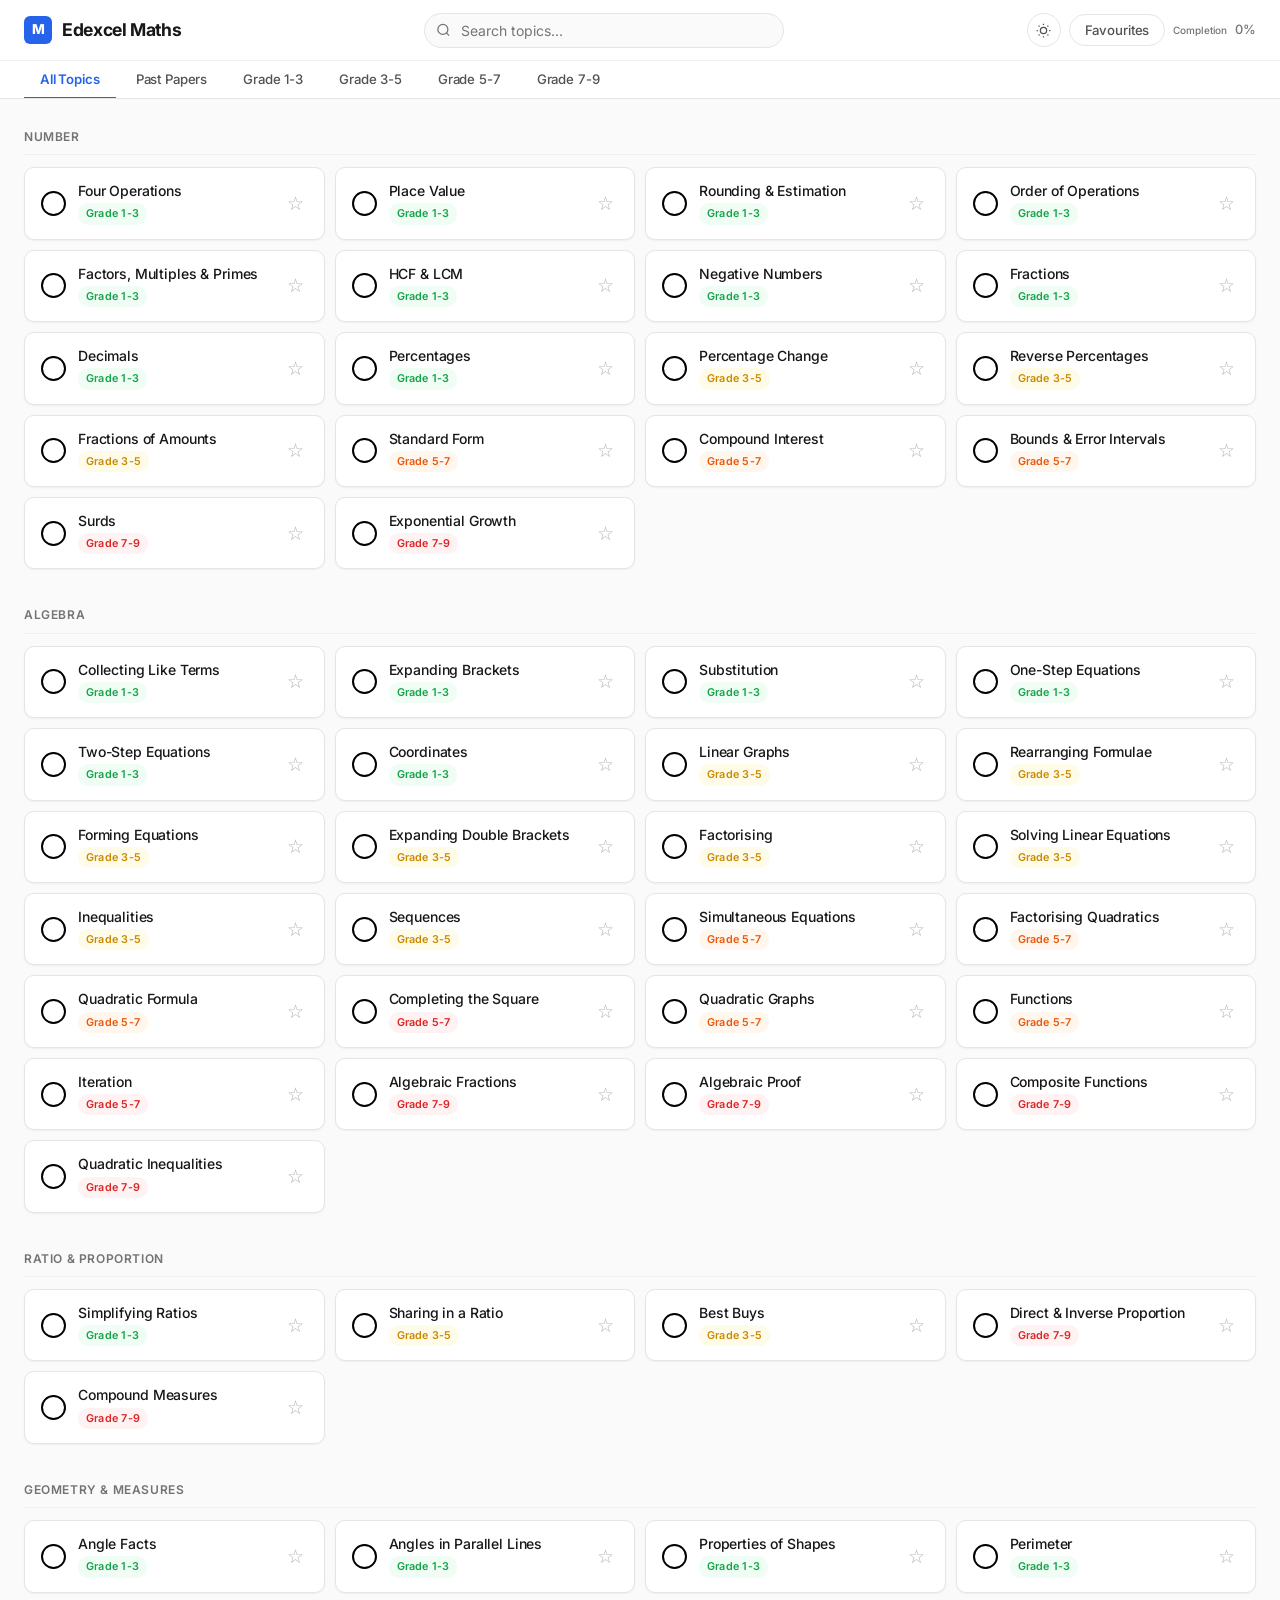
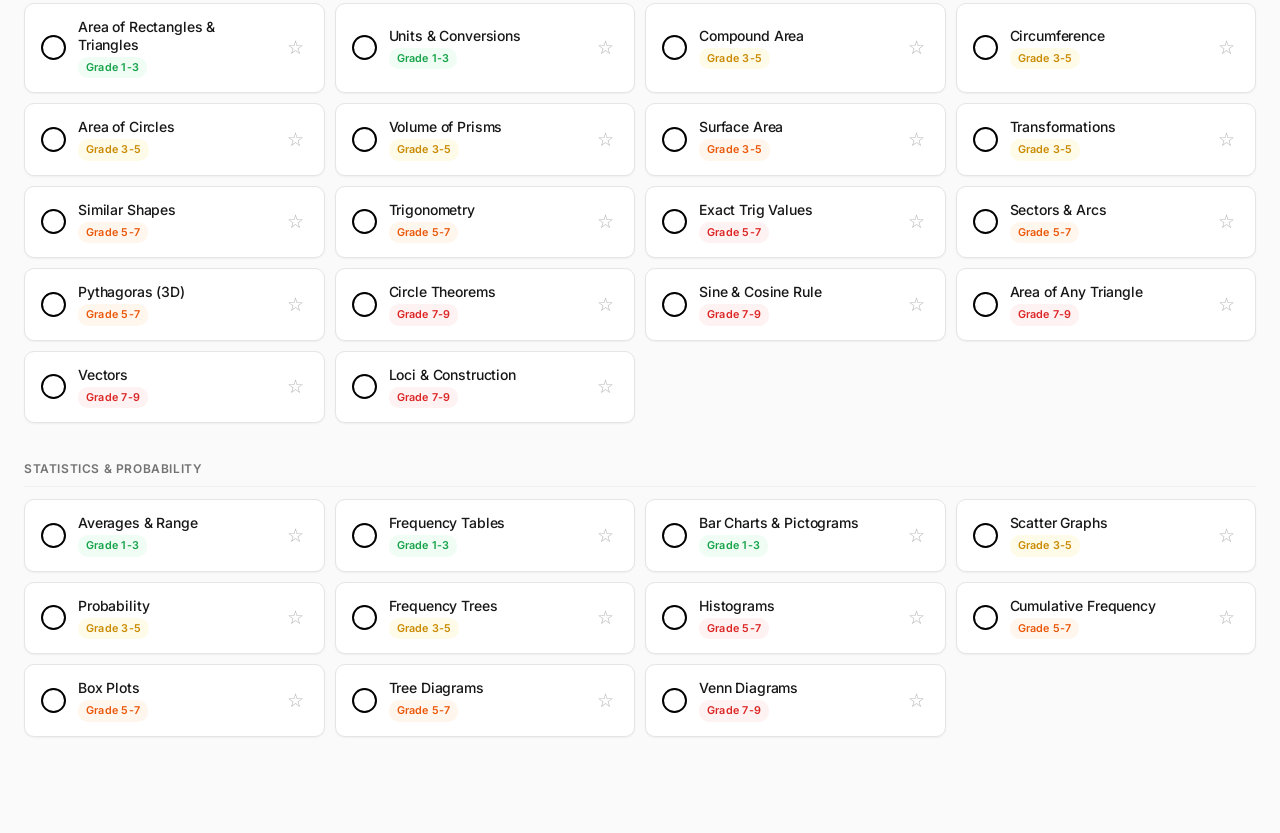
==== commit 33b0387a: "added completion" ====
--- a/index.html
+++ b/index.html
@@ -7,684 +7,7 @@
     <link rel="preconnect" href="https://fonts.googleapis.com">
     <link rel="preconnect" href="https://fonts.gstatic.com" crossorigin>
     <link href="https://fonts.googleapis.com/css2?family=Inter:wght@400;500;600;700;800&display=swap" rel="stylesheet">
-    <style>
-        :root {
-            --bg: #fafafa;
-            --surface: #ffffff;
-            --surface-hover: #f5f5f5;
-            --border: #e5e5e5;
-            --border-light: #f0f0f0;
-            --text: #171717;
-            --text-secondary: #525252;
-            --text-tertiary: #737373;
-            --primary: #2563eb;
-            --primary-hover: #1d4ed8;
-            --primary-light: #eff6ff;
-            --grade-easy: #16a34a;
-            --grade-easy-bg: #f0fdf4;
-            --grade-medium: #ca8a04;
-            --grade-medium-bg: #fefce8;
-            --grade-hard: #ea580c;
-            --grade-hard-bg: #fff7ed;
-            --grade-advanced: #dc2626;
-            --grade-advanced-bg: #fef2f2;
-            --shadow-sm: 0 1px 2px rgba(0, 0, 0, 0.05);
-            --shadow-md: 0 4px 6px -1px rgba(0, 0, 0, 0.07), 0 2px 4px -2px rgba(0, 0, 0, 0.05);
-            --shadow-lg: 0 10px 15px -3px rgba(0, 0, 0, 0.08), 0 4px 6px -4px rgba(0, 0, 0, 0.04);
-            --radius-sm: 6px;
-            --radius-md: 10px;
-            --radius-lg: 16px;
-            --radius-xl: 24px;
-            --transition: 0.2s cubic-bezier(0.4, 0, 0.2, 1);
-        }
-
-        [data-theme="dark"] {
-            --bg: #0a0a0a;
-            --surface: #171717;
-            --surface-hover: #1f1f1f;
-            --border: #262626;
-            --border-light: #1f1f1f;
-            --text: #f5f5f5;
-            --text-secondary: #a3a3a3;
-            --text-tertiary: #737373;
-            --primary: #3b82f6;
-            --primary-hover: #2563eb;
-            --primary-light: #1e293b;
-            --grade-easy: #22c55e;
-            --grade-easy-bg: #052e16;
-            --grade-medium: #eab308;
-            --grade-medium-bg: #422006;
-            --grade-hard: #f97316;
-            --grade-hard-bg: #431407;
-            --grade-advanced: #ef4444;
-            --grade-advanced-bg: #450a0a;
-            --shadow-sm: 0 1px 2px rgba(0, 0, 0, 0.3);
-            --shadow-md: 0 4px 6px -1px rgba(0, 0, 0, 0.4);
-            --shadow-lg: 0 10px 15px -3px rgba(0, 0, 0, 0.5);
-        }
-
-        * {
-            margin: 0;
-            padding: 0;
-            box-sizing: border-box;
-        }
-        body {
-            font-family: 'Inter', -apple-system, BlinkMacSystemFont, sans-serif;
-            background: var(--bg);
-            color: var(--text);
-            line-height: 1.6;
-            transition: background var(--transition), color var(--transition);
-            min-height: 100vh;
-            -webkit-font-smoothing: antialiased;
-            -moz-osx-font-smoothing: grayscale;
-        }
-
-        .header {
-            background: var(--surface);
-            border-bottom: 1px solid var(--border);
-            position: sticky;
-            top: 0;
-            z-index: 100;
-            backdrop-filter: blur(12px);
-            -webkit-backdrop-filter: blur(12px);
-            transition: background var(--transition), border-color var(--transition);
-        }
-        .header-container {
-            max-width: 1280px;
-            margin: 0 auto;
-            padding: 0 24px;
-            display: flex;
-            align-items: center;
-            justify-content: space-between;
-            height: 60px;
-            gap: 16px;
-        }
-        .logo {
-            display: flex;
-            align-items: center;
-            gap: 10px;
-            text-decoration: none;
-            color: var(--text);
-            font-weight: 700;
-            font-size: 1.1rem;
-            letter-spacing: -0.02em;
-            flex-shrink: 0;
-        }
-        .logo-mark {
-            width: 28px;
-            height: 28px;
-            background: var(--primary);
-            border-radius: var(--radius-sm);
-            display: flex;
-            align-items: center;
-            justify-content: center;
-            color: #fff;
-            font-weight: 800;
-            font-size: 0.85rem;
-        }
-        .search-wrapper {
-            flex: 1;
-            max-width: 360px;
-            position: relative;
-        }
-        .search-input {
-            width: 100%;
-            padding: 8px 14px 8px 36px;
-            border: 1px solid var(--border);
-            border-radius: 24px;
-            background: var(--bg);
-            color: var(--text);
-            font-size: 0.875rem;
-            font-family: inherit;
-            transition: all var(--transition);
-            outline: none;
-        }
-        .search-input:focus {
-            border-color: var(--primary);
-            box-shadow: 0 0 0 3px rgba(37, 99, 235, 0.1);
-        }
-        .search-icon {
-            position: absolute;
-            left: 12px;
-            top: 50%;
-            transform: translateY(-50%);
-            color: var(--text-tertiary);
-            pointer-events: none;
-        }
-        .header-actions {
-            display: flex;
-            align-items: center;
-            gap: 8px;
-            flex-shrink: 0;
-        }
-        .btn {
-            padding: 7px 15px;
-            border-radius: 20px;
-            border: 1px solid var(--border);
-            background: var(--surface);
-            color: var(--text-secondary);
-            cursor: pointer;
-            font-weight: 500;
-            font-size: 0.825rem;
-            transition: all var(--transition);
-            white-space: nowrap;
-            font-family: inherit;
-            letter-spacing: -0.01em;
-        }
-        .btn:hover {
-            background: var(--surface-hover);
-            color: var(--text);
-        }
-        .btn-icon {
-            width: 34px;
-            height: 34px;
-            border-radius: 50%;
-            display: flex;
-            align-items: center;
-            justify-content: center;
-            padding: 0;
-        }
-        .progress-indicator {
-            font-size: 0.8rem;
-            color: var(--text-tertiary);
-            font-weight: 500;
-            letter-spacing: -0.01em;
-        }
-
-        .nav-bar {
-            max-width: 1280px;
-            margin: 0 auto;
-            padding: 0 24px;
-            display: flex;
-            gap: 4px;
-            overflow-x: auto;
-            border-top: 1px solid var(--border-light);
-        }
-        .nav-item {
-            padding: 10px 16px;
-            border: none;
-            background: transparent;
-            cursor: pointer;
-            font-weight: 500;
-            font-size: 0.825rem;
-            color: var(--text-secondary);
-            transition: all var(--transition);
-            white-space: nowrap;
-            font-family: inherit;
-            letter-spacing: -0.01em;
-            border-bottom: 2px solid transparent;
-            margin-bottom: -1px;
-        }
-        .nav-item:hover {
-            color: var(--text);
-        }
-        .nav-item.active {
-            color: var(--primary);
-            border-bottom-color: var(--primary);
-            font-weight: 600;
-        }
-        .nav-item.grade-easy.active {
-            color: var(--grade-easy);
-            border-bottom-color: var(--grade-easy);
-        }
-        .nav-item.grade-medium.active {
-            color: var(--grade-medium);
-            border-bottom-color: var(--grade-medium);
-        }
-        .nav-item.grade-hard.active {
-            color: var(--grade-hard);
-            border-bottom-color: var(--grade-hard);
-        }
-        .nav-item.grade-advanced.active {
-            color: var(--grade-advanced);
-            border-bottom-color: var(--grade-advanced);
-        }
-
-        .main-content {
-            max-width: 1280px;
-            margin: 0 auto;
-            padding: 28px 24px 60px;
-        }
-
-        .category {
-            margin-bottom: 36px;
-        }
-        .category-title {
-            font-size: 0.75rem;
-            font-weight: 600;
-            text-transform: uppercase;
-            letter-spacing: 0.05em;
-            color: var(--text-tertiary);
-            margin-bottom: 12px;
-            padding-bottom: 8px;
-            border-bottom: 1px solid var(--border-light);
-        }
-        .topic-grid {
-            display: grid;
-            grid-template-columns: repeat(auto-fill, minmax(280px, 1fr));
-            gap: 10px;
-        }
-
-        .topic-card {
-            background: var(--surface);
-            border: 1px solid var(--border);
-            border-radius: var(--radius-md);
-            padding: 14px 16px;
-            cursor: pointer;
-            transition: all var(--transition);
-            display: flex;
-            align-items: center;
-            gap: 12px;
-            box-shadow: var(--shadow-sm);
-            position: relative;
-        }
-        .topic-card:hover {
-            box-shadow: var(--shadow-md);
-            border-color: #d4d4d4;
-            transform: translateY(-1px);
-        }
-        [data-theme="dark"] .topic-card:hover {
-            border-color: #404040;
-        }
-        .topic-card.completed {
-            border-left: 3px solid var(--grade-easy);
-        }
-        .topic-check {
-            width: 20px;
-            height: 20px;
-            border-radius: 50%;
-            border: 2px solid var(--border);
-            display: flex;
-            align-items: center;
-            justify-content: center;
-            font-size: 0.6rem;
-            flex-shrink: 0;
-            transition: all var(--transition);
-            cursor: pointer;
-            color: transparent;
-        }
-        .topic-card.completed .topic-check {
-            background: var(--grade-easy);
-            border-color: var(--grade-easy);
-            color: #fff;
-        }
-        .topic-check:hover {
-            border-color: var(--grade-easy);
-        }
-        .topic-info {
-            flex: 1;
-            min-width: 0;
-        }
-        .topic-name {
-            font-weight: 500;
-            font-size: 0.875rem;
-            color: var(--text);
-            letter-spacing: -0.01em;
-            line-height: 1.3;
-        }
-        .topic-meta {
-            display: flex;
-            gap: 8px;
-            align-items: center;
-            margin-top: 3px;
-        }
-        .grade-tag {
-            font-size: 0.675rem;
-            font-weight: 600;
-            padding: 2px 8px;
-            border-radius: 10px;
-            letter-spacing: 0.02em;
-        }
-        .tag-easy {
-            background: var(--grade-easy-bg);
-            color: var(--grade-easy);
-        }
-        .tag-medium {
-            background: var(--grade-medium-bg);
-            color: var(--grade-medium);
-        }
-        .tag-hard {
-            background: var(--grade-hard-bg);
-            color: var(--grade-hard);
-        }
-        .tag-advanced {
-            background: var(--grade-advanced-bg);
-            color: var(--grade-advanced);
-        }
-        .favourite-btn {
-            background: none;
-            border: none;
-            cursor: pointer;
-            font-size: 0.9rem;
-            color: #d4d4d4;
-            padding: 4px;
-            transition: color var(--transition);
-            flex-shrink: 0;
-        }
-        .favourite-btn.active {
-            color: #eab308;
-        }
-        .favourite-btn:hover {
-            color: #ca8a04;
-        }
-
-        .empty-state {
-            text-align: center;
-            padding: 80px 20px;
-            color: var(--text-tertiary);
-        }
-        .empty-state h3 {
-            font-weight: 600;
-            color: var(--text-secondary);
-            margin-bottom: 8px;
-        }
-
-        .pp-container {
-            max-width: 700px;
-            margin: 0 auto;
-        }
-        .pp-title {
-            font-weight: 700;
-            font-size: 1.5rem;
-            letter-spacing: -0.02em;
-            margin-bottom: 6px;
-        }
-        .pp-subtitle {
-            color: var(--text-tertiary);
-            margin-bottom: 28px;
-        }
-        .tier-grid {
-            display: grid;
-            grid-template-columns: 1fr 1fr;
-            gap: 16px;
-        }
-        .tier-card {
-            background: var(--surface);
-            border: 1px solid var(--border);
-            border-radius: var(--radius-lg);
-            padding: 28px 24px;
-            cursor: pointer;
-            transition: all var(--transition);
-            text-align: center;
-            box-shadow: var(--shadow-sm);
-        }
-        .tier-card:hover {
-            box-shadow: var(--shadow-lg);
-            transform: translateY(-2px);
-        }
-        .tier-card h3 {
-            font-weight: 700;
-            font-size: 1.2rem;
-            letter-spacing: -0.02em;
-            margin-bottom: 4px;
-        }
-        .tier-card .tier-range {
-            font-size: 0.8rem;
-            color: var(--text-tertiary);
-            margin-bottom: 12px;
-        }
-        .tier-card .tier-badge {
-            display: inline-block;
-            padding: 4px 12px;
-            border-radius: 12px;
-            font-weight: 600;
-            font-size: 0.75rem;
-        }
-        .badge-higher {
-            background: #eff6ff;
-            color: #1d4ed8;
-        }
-        .badge-foundation {
-            background: #f0fdf4;
-            color: #15803d;
-        }
-        [data-theme="dark"] .badge-higher {
-            background: #1e3a5f;
-            color: #93c5fd;
-        }
-        [data-theme="dark"] .badge-foundation {
-            background: #052e16;
-            color: #6ee7b7;
-        }
-        .papers-grid {
-            display: grid;
-            grid-template-columns: repeat(3, 1fr);
-            gap: 12px;
-            margin-top: 8px;
-        }
-        .paper-card {
-            background: var(--surface);
-            border: 1px solid var(--border);
-            border-radius: var(--radius-md);
-            padding: 20px 16px;
-            cursor: pointer;
-            transition: all var(--transition);
-            text-align: center;
-            box-shadow: var(--shadow-sm);
-        }
-        .paper-card:hover {
-            box-shadow: var(--shadow-md);
-            border-color: var(--primary);
-            transform: translateY(-1px);
-        }
-        .paper-card h4 {
-            font-weight: 600;
-            font-size: 0.95rem;
-        }
-        .paper-card .paper-type {
-            font-size: 0.75rem;
-            color: var(--text-tertiary);
-            margin-top: 2px;
-        }
-        .back-link {
-            display: inline-flex;
-            align-items: center;
-            gap: 8px;
-            font-weight: 500;
-            color: var(--primary);
-            cursor: pointer;
-            background: none;
-            border: none;
-            font-size: 0.875rem;
-            font-family: inherit;
-            margin-bottom: 20px;
-            transition: opacity var(--transition);
-            padding: 0;
-        }
-        .back-link:hover {
-            opacity: 0.7;
-        }
-        .back-link svg {
-            flex-shrink: 0;
-        }
-
-        .modal-overlay {
-            position: fixed;
-            inset: 0;
-            background: rgba(0, 0, 0, 0.5);
-            z-index: 200;
-            display: flex;
-            align-items: center;
-            justify-content: center;
-            padding: 20px;
-            backdrop-filter: blur(4px);
-            -webkit-backdrop-filter: blur(4px);
-        }
-        .modal {
-            background: var(--surface);
-            border-radius: var(--radius-xl);
-            max-width: 820px;
-            width: 100%;
-            max-height: 85vh;
-            overflow-y: auto;
-            padding: 28px 30px;
-            position: relative;
-            box-shadow: 0 25px 60px rgba(0, 0, 0, 0.25);
-            border: 1px solid var(--border);
-        }
-        .modal-close {
-            position: absolute;
-            top: 16px;
-            right: 20px;
-            background: none;
-            border: none;
-            cursor: pointer;
-            color: var(--text-tertiary);
-            width: 32px;
-            height: 32px;
-            border-radius: 50%;
-            display: flex;
-            align-items: center;
-            justify-content: center;
-            transition: all var(--transition);
-            padding: 0;
-        }
-        .modal-close:hover {
-            background: var(--surface-hover);
-            color: var(--text);
-        }
-        .modal h2 {
-            font-weight: 700;
-            font-size: 1.4rem;
-            letter-spacing: -0.02em;
-            margin-bottom: 2px;
-        }
-        .modal .modal-subtitle {
-            color: var(--text-tertiary);
-            font-size: 0.85rem;
-            margin-bottom: 16px;
-            display: flex;
-            align-items: center;
-            gap: 8px;
-            flex-wrap: wrap;
-        }
-        .tab-nav {
-            display: flex;
-            gap: 2px;
-            border-bottom: 1px solid var(--border);
-            margin-bottom: 20px;
-            flex-wrap: wrap;
-        }
-        .tab-btn {
-            padding: 9px 16px;
-            border: none;
-            background: transparent;
-            cursor: pointer;
-            font-weight: 500;
-            color: var(--text-tertiary);
-            font-size: 0.825rem;
-            font-family: inherit;
-            border-bottom: 2px solid transparent;
-            margin-bottom: -1px;
-            transition: all var(--transition);
-        }
-        .tab-btn.active {
-            color: var(--primary);
-            border-bottom-color: var(--primary);
-            font-weight: 600;
-        }
-        .content-block {
-            margin-bottom: 18px;
-        }
-        .content-block h4 {
-            font-weight: 600;
-            font-size: 0.9rem;
-            margin-bottom: 6px;
-            color: var(--text);
-        }
-        .content-block ul {
-            padding-left: 18px;
-        }
-        .content-block li {
-            margin-bottom: 4px;
-            font-size: 0.875rem;
-            color: var(--text-secondary);
-        }
-        .content-block p {
-            font-size: 0.875rem;
-            color: var(--text-secondary);
-        }
-        .example-box {
-            background: var(--surface-hover);
-            border-radius: var(--radius-md);
-            padding: 14px 16px;
-            margin-bottom: 10px;
-            border-left: 3px solid var(--primary);
-            font-size: 0.875rem;
-        }
-        .question-item {
-            background: var(--surface);
-            border: 1px solid var(--border);
-            border-radius: var(--radius-md);
-            padding: 14px 16px;
-            margin-bottom: 8px;
-            font-size: 0.875rem;
-        }
-        .working-area {
-            border: 2px dashed var(--border);
-            border-radius: var(--radius-sm);
-            min-height: 60px;
-            margin-top: 8px;
-            padding: 10px;
-            color: var(--text-tertiary);
-            font-style: italic;
-            font-size: 0.8rem;
-        }
-        .mark-scheme-block {
-            background: #fefce8;
-            border-radius: var(--radius-md);
-            padding: 14px 16px;
-            margin-bottom: 8px;
-            font-size: 0.85rem;
-            border: 1px solid #fde68a;
-        }
-        [data-theme="dark"] .mark-scheme-block {
-            background: #1a1a0a;
-            border-color: #5c4f1a;
-        }
-
-        .hidden {
-            display: none !important;
-        }
-
-        @media (max-width: 768px) {
-            .topic-grid {
-                grid-template-columns: 1fr;
-            }
-            .tier-grid {
-                grid-template-columns: 1fr;
-            }
-            .papers-grid {
-                grid-template-columns: 1fr;
-            }
-            .header-container {
-                flex-wrap: wrap;
-                height: auto;
-                padding: 10px 16px;
-                gap: 8px;
-            }
-            .search-wrapper {
-                order: 3;
-                max-width: 100%;
-                flex: 1 1 100%;
-            }
-            .modal {
-                padding: 20px 16px;
-                max-height: 90vh;
-            }
-            .nav-bar {
-                padding: 0 12px;
-            }
-            .nav-item {
-                padding: 8px 12px;
-                font-size: 0.75rem;
-            }
-            .tab-btn {
-                padding: 8px 10px;
-                font-size: 0.75rem;
-            }
-        }
-    </style>
+    <link href="styles.css" rel="stylesheet">
 </head>
 <body>
     <header class="header">
@@ -701,7 +24,7 @@
                     <svg width="15" height="15" viewBox="0 0 24 24" fill="none" stroke="currentColor" stroke-width="2"><circle cx="12" cy="12" r="5"/><path d="M12 1v2M12 21v2M4.22 4.22l1.42 1.42M18.36 18.36l1.42 1.42M1 12h2M21 12h2M4.22 19.78l1.42-1.42M18.36 5.64l1.42-1.42"/></svg>
                 </button>
                 <button class="btn" onclick="showFavourites()">Favourites</button>
-                <span class="progress-indicator" id="progressLabel">0%</span>
+                <span style="font-size: x-small;" class="progress-indicator">Completion</span><span class="progress-indicator" id="progressLabel" >0%</span>
             </div>
         </div>
         <nav class="nav-bar" id="mainNav">
@@ -720,393 +43,8 @@
         <div class="modal" id="modalContent"></div>
     </div>
 
-    <script>
-        const topicDatabase = [
-            { id: 'four-ops', name: 'Four Operations', category: 'Number', grade: '1-3', gradeNum: 1 },
-            { id: 'place-value', name: 'Place Value', category: 'Number', grade: '1-3', gradeNum: 1 },
-            { id: 'rounding', name: 'Rounding & Estimation', category: 'Number', grade: '1-3', gradeNum: 1 },
-            { id: 'bidmas', name: 'Order of Operations', category: 'Number', grade: '1-3', gradeNum: 1 },
-            { id: 'factors', name: 'Factors, Multiples & Primes', category: 'Number', grade: '1-3', gradeNum: 1 },
-            { id: 'hcf-lcm', name: 'HCF & LCM', category: 'Number', grade: '1-3', gradeNum: 2 },
-            { id: 'negatives', name: 'Negative Numbers', category: 'Number', grade: '1-3', gradeNum: 1 },
-            { id: 'fractions-basic', name: 'Fractions', category: 'Number', grade: '1-3', gradeNum: 2 },
-            { id: 'decimals', name: 'Decimals', category: 'Number', grade: '1-3', gradeNum: 1 },
-            { id: 'percentages-basic', name: 'Percentages', category: 'Number', grade: '1-3', gradeNum: 2 },
-            { id: 'ratio-simple', name: 'Simplifying Ratios', category: 'Ratio', grade: '1-3', gradeNum: 2 },
-            { id: 'collect-terms', name: 'Collecting Like Terms', category: 'Algebra', grade: '1-3', gradeNum: 1 },
-            { id: 'expand-single', name: 'Expanding Brackets', category: 'Algebra', grade: '1-3', gradeNum: 2 },
-            { id: 'substitution', name: 'Substitution', category: 'Algebra', grade: '1-3', gradeNum: 2 },
-            { id: 'one-step-eq', name: 'One-Step Equations', category: 'Algebra', grade: '1-3', gradeNum: 1 },
-            { id: 'two-step-eq', name: 'Two-Step Equations', category: 'Algebra', grade: '1-3', gradeNum: 2 },
-            { id: 'coordinates', name: 'Coordinates', category: 'Algebra', grade: '1-3', gradeNum: 1 },
-            { id: 'angle-facts', name: 'Angle Facts', category: 'Geometry', grade: '1-3', gradeNum: 1 },
-            { id: 'parallel-lines', name: 'Angles in Parallel Lines', category: 'Geometry', grade: '1-3', gradeNum: 2 },
-            { id: 'shape-props', name: 'Properties of Shapes', category: 'Geometry', grade: '1-3', gradeNum: 1 },
-            { id: 'perimeter', name: 'Perimeter', category: 'Geometry', grade: '1-3', gradeNum: 1 },
-            { id: 'area-rect', name: 'Area of Rectangles & Triangles', category: 'Geometry', grade: '1-3', gradeNum: 2 },
-            { id: 'units', name: 'Units & Conversions', category: 'Geometry', grade: '1-3', gradeNum: 1 },
-            { id: 'averages', name: 'Averages & Range', category: 'Statistics', grade: '1-3', gradeNum: 2 },
-            { id: 'frequency-tables', name: 'Frequency Tables', category: 'Statistics', grade: '1-3', gradeNum: 2 },
-            { id: 'bar-charts', name: 'Bar Charts & Pictograms', category: 'Statistics', grade: '1-3', gradeNum: 1 },
-            { id: 'pct-inc-dec', name: 'Percentage Change', category: 'Number', grade: '3-5', gradeNum: 3 },
-            { id: 'reverse-pct', name: 'Reverse Percentages', category: 'Number', grade: '3-5', gradeNum: 4 },
-            { id: 'fraction-of-amount', name: 'Fractions of Amounts', category: 'Number', grade: '3-5', gradeNum: 3 },
-            { id: 'sharing-ratio', name: 'Sharing in a Ratio', category: 'Ratio', grade: '3-5', gradeNum: 3 },
-            { id: 'best-buys', name: 'Best Buys', category: 'Ratio', grade: '3-5', gradeNum: 4 },
-            { id: 'linear-graphs', name: 'Linear Graphs', category: 'Algebra', grade: '3-5', gradeNum: 4 },
-            { id: 'rearranging', name: 'Rearranging Formulae', category: 'Algebra', grade: '3-5', gradeNum: 4 },
-            { id: 'forming-expr', name: 'Forming Equations', category: 'Algebra', grade: '3-5', gradeNum: 3 },
-            { id: 'expand-double', name: 'Expanding Double Brackets', category: 'Algebra', grade: '3-5', gradeNum: 4 },
-            { id: 'factorising', name: 'Factorising', category: 'Algebra', grade: '3-5', gradeNum: 4 },
-            { id: 'solving-linear', name: 'Solving Linear Equations', category: 'Algebra', grade: '3-5', gradeNum: 3 },
-            { id: 'inequalities', name: 'Inequalities', category: 'Algebra', grade: '3-5', gradeNum: 4 },
-            { id: 'sequences', name: 'Sequences', category: 'Algebra', grade: '3-5', gradeNum: 3 },
-            { id: 'compound-area', name: 'Compound Area', category: 'Geometry', grade: '3-5', gradeNum: 3 },
-            { id: 'circumference', name: 'Circumference', category: 'Geometry', grade: '3-5', gradeNum: 4 },
-            { id: 'area-circles', name: 'Area of Circles', category: 'Geometry', grade: '3-5', gradeNum: 4 },
-            { id: 'volume-prisms', name: 'Volume of Prisms', category: 'Geometry', grade: '3-5', gradeNum: 4 },
-            { id: 'surface-area', name: 'Surface Area', category: 'Geometry', grade: '3-5', gradeNum: 5 },
-            { id: 'transformations', name: 'Transformations', category: 'Geometry', grade: '3-5', gradeNum: 4 },
-            { id: 'scatter-graphs', name: 'Scatter Graphs', category: 'Statistics', grade: '3-5', gradeNum: 3 },
-            { id: 'probability-basic', name: 'Probability', category: 'Statistics', grade: '3-5', gradeNum: 3 },
-            { id: 'frequency-trees', name: 'Frequency Trees', category: 'Statistics', grade: '3-5', gradeNum: 4 },
-            { id: 'standard-form', name: 'Standard Form', category: 'Number', grade: '5-7', gradeNum: 5 },
-            { id: 'compound-interest', name: 'Compound Interest', category: 'Number', grade: '5-7', gradeNum: 6 },
-            { id: 'bounds', name: 'Bounds & Error Intervals', category: 'Number', grade: '5-7', gradeNum: 6 },
-            { id: 'simultaneous', name: 'Simultaneous Equations', category: 'Algebra', grade: '5-7', gradeNum: 6 },
-            { id: 'quadratics-factor', name: 'Factorising Quadratics', category: 'Algebra', grade: '5-7', gradeNum: 5 },
-            { id: 'quadratic-formula', name: 'Quadratic Formula', category: 'Algebra', grade: '5-7', gradeNum: 6 },
-            { id: 'completing-square', name: 'Completing the Square', category: 'Algebra', grade: '5-7', gradeNum: 7 },
-            { id: 'quadratic-graphs', name: 'Quadratic Graphs', category: 'Algebra', grade: '5-7', gradeNum: 6 },
-            { id: 'functions-basic', name: 'Functions', category: 'Algebra', grade: '5-7', gradeNum: 6 },
-            { id: 'iteration', name: 'Iteration', category: 'Algebra', grade: '5-7', gradeNum: 7 },
-            { id: 'similar-shapes', name: 'Similar Shapes', category: 'Geometry', grade: '5-7', gradeNum: 6 },
-            { id: 'trigonometry', name: 'Trigonometry', category: 'Geometry', grade: '5-7', gradeNum: 6 },
-            { id: 'exact-trig', name: 'Exact Trig Values', category: 'Geometry', grade: '5-7', gradeNum: 7 },
-            { id: 'sectors-arcs', name: 'Sectors & Arcs', category: 'Geometry', grade: '5-7', gradeNum: 6 },
-            { id: 'pythagoras-3d', name: 'Pythagoras (3D)', category: 'Geometry', grade: '5-7', gradeNum: 6 },
-            { id: 'histograms', name: 'Histograms', category: 'Statistics', grade: '5-7', gradeNum: 7 },
-            { id: 'cumulative-freq', name: 'Cumulative Frequency', category: 'Statistics', grade: '5-7', gradeNum: 6 },
-            { id: 'box-plots', name: 'Box Plots', category: 'Statistics', grade: '5-7', gradeNum: 6 },
-            { id: 'tree-diagrams', name: 'Tree Diagrams', category: 'Statistics', grade: '5-7', gradeNum: 6 },
-            { id: 'surds', name: 'Surds', category: 'Number', grade: '7-9', gradeNum: 8 },
-            { id: 'exponential', name: 'Exponential Growth', category: 'Number', grade: '7-9', gradeNum: 8 },
-            { id: 'algebraic-fractions', name: 'Algebraic Fractions', category: 'Algebra', grade: '7-9', gradeNum: 8 },
-            { id: 'proof', name: 'Algebraic Proof', category: 'Algebra', grade: '7-9', gradeNum: 9 },
-            { id: 'functions-advanced', name: 'Composite Functions', category: 'Algebra', grade: '7-9', gradeNum: 8 },
-            { id: 'quadratic-inequalities', name: 'Quadratic Inequalities', category: 'Algebra', grade: '7-9', gradeNum: 8 },
-            { id: 'circle-theorems', name: 'Circle Theorems', category: 'Geometry', grade: '7-9', gradeNum: 8 },
-            { id: 'sine-cosine-rule', name: 'Sine & Cosine Rule', category: 'Geometry', grade: '7-9', gradeNum: 8 },
-            { id: 'area-non-right', name: 'Area of Any Triangle', category: 'Geometry', grade: '7-9', gradeNum: 7 },
-            { id: 'vectors', name: 'Vectors', category: 'Geometry', grade: '7-9', gradeNum: 8 },
-            { id: 'loci', name: 'Loci & Construction', category: 'Geometry', grade: '7-9', gradeNum: 7 },
-            { id: 'direct-proportion', name: 'Direct & Inverse Proportion', category: 'Ratio', grade: '7-9', gradeNum: 8 },
-            { id: 'compound-measures', name: 'Compound Measures', category: 'Ratio', grade: '7-9', gradeNum: 7 },
-            { id: 'venn-diagrams', name: 'Venn Diagrams', category: 'Statistics', grade: '7-9', gradeNum: 7 },
-        ];
+    <script src="main.js">
 
-        const categoryDisplay = {
-            'Number': 'Number',
-            'Algebra': 'Algebra',
-            'Ratio': 'Ratio & Proportion',
-            'Geometry': 'Geometry & Measures',
-            'Statistics': 'Statistics & Probability'
-        };
-        const categoryOrder = ['Number', 'Algebra', 'Ratio & Proportion', 'Geometry & Measures', 'Statistics & Probability'];
-
-        let completed = JSON.parse(localStorage.getItem('gcse_completed') || '{}');
-        let favourites = JSON.parse(localStorage.getItem('gcse_favourites') || '{}');
-        let currentGrade = 'all';
-        let currentView = 'topics';
-        let searchTerm = '';
-        let ppState = 'tiers';
-
-        function save() {
-            localStorage.setItem('gcse_completed', JSON.stringify(completed));
-            localStorage.setItem('gcse_favourites', JSON.stringify(favourites));
-        }
-        function updateProgress() {
-            const done = Object.values(completed).filter(v => v).length;
-            const pct = Math.round((done / topicDatabase.length) * 100);
-            document.getElementById('progressLabel').textContent = pct + '%';
-        }
-        function toggleComplete(id) { completed[id] = !completed[id]; save(); updateProgress(); render(); }
-        function toggleFavourite(id) { favourites[id] = !favourites[id]; save(); render(); }
-
-        function handleSearch() {
-            searchTerm = document.getElementById('searchInput').value.toLowerCase().trim();
-            render();
-        }
-
-        function navigateTo(view) {
-            currentView = view;
-            if (view === 'pastpapers') { ppState = 'tiers'; }
-            updateNavHighlight();
-            render();
-        }
-
-        function showGrade(grade) {
-            currentGrade = grade;
-            currentView = 'topics';
-            updateNavHighlight();
-            render();
-        }
-
-        function showFavourites() {
-            currentGrade = 'favourites';
-            currentView = 'topics';
-            updateNavHighlight();
-            render();
-        }
-
-        function updateNavHighlight() {
-            document.querySelectorAll('.nav-item').forEach(el => el.classList.remove('active'));
-            if (currentView === 'pastpapers') {
-                document.querySelector('[data-view="pastpapers"]')?.classList.add('active');
-            } else if (currentGrade === 'all' || currentGrade === 'favourites') {
-                document.querySelector('[data-view="topics"]')?.classList.add('active');
-            } else {
-                const map = { '1-3': 'grade-1-3', '3-5': 'grade-3-5', '5-7': 'grade-5-7', '7-9': 'grade-7-9' };
-                document.querySelector(`[data-view="${map[currentGrade]}"]`)?.classList.add('active');
-            }
-        }
-
-        function getFilteredTopics() {
-            let topics = [...topicDatabase];
-            if (currentGrade === 'favourites') topics = topics.filter(t => favourites[t.id]);
-            else if (currentGrade !== 'all') topics = topics.filter(t => t.grade === currentGrade);
-            if (searchTerm) topics = topics.filter(t => t.name.toLowerCase().includes(searchTerm) || t.category.toLowerCase().includes(searchTerm) || t.grade.includes(searchTerm));
-            return topics;
-        }
-
-        function render() {
-            if (currentView === 'pastpapers') renderPastPapers();
-            else renderTopics();
-        }
-
-        function renderTopics() {
-            const main = document.getElementById('mainContent');
-            const topics = getFilteredTopics();
-            if (!topics.length) {
-                main.innerHTML = '<div class="empty-state"><h3>No topics found</h3><p>Try a different search or filter.</p></div>';
-                updateProgress();
-                return;
-            }
-            const grouped = {};
-            categoryOrder.forEach(c => grouped[c] = []);
-            topics.forEach(t => {
-                const cat = categoryDisplay[t.category] || 'Number';
-                if (grouped[cat]) grouped[cat].push(t);
-            });
-            let html = '';
-            for (const [cat, items] of Object.entries(grouped)) {
-                if (!items.length) continue;
-                html += `<section class="category"><div class="category-title">${cat}</div><div class="topic-grid">`;
-                items.forEach(t => {
-                    const tagClass = t.gradeNum <= 2 ? 'tag-easy' : t.gradeNum <= 4 ? 'tag-medium' : t.gradeNum <= 6 ? 'tag-hard' : 'tag-advanced';
-                    html += `
-                    <div class="topic-card ${completed[t.id] ? 'completed' : ''}" onclick="openTopicModal('${t.id}')">
-                        <div class="topic-check" onclick="event.stopPropagation();toggleComplete('${t.id}')">${completed[t.id] ? '&#10003;' : ''}</div>
-                        <div class="topic-info">
-                            <div class="topic-name">${t.name}</div>
-                            <div class="topic-meta"><span class="grade-tag ${tagClass}">Grade ${t.grade}</span></div>
-                        </div>
-                        <button class="favourite-btn ${favourites[t.id] ? 'active' : ''}" onclick="event.stopPropagation();toggleFavourite('${t.id}')">${favourites[t.id] ? '★' : '☆'}</button>
-                    </div>`;
-                });
-                html += '</div></section>';
-            }
-            main.innerHTML = html;
-            updateProgress();
-        }
-
-        function renderPastPapers() {
-            const main = document.getElementById('mainContent');
-            if (ppState === 'tiers') {
-                main.innerHTML = `
-                <div class="pp-container">
-                    <h2 class="pp-title">Past Papers</h2>
-                    <p class="pp-subtitle">Select a tier to access Edexcel GCSE Mathematics papers with mark schemes and worked solutions.</p>
-                    <div class="tier-grid">
-                        <div class="tier-card" onclick="ppState='higher';renderPastPapers()">
-                            <h3>Higher Tier</h3>
-                            <span class="tier-badge badge-higher">Grades 4–9</span>
-                            <p class="tier-range">Papers 1, 2 & 3</p>
-                        </div>
-                        <div class="tier-card" onclick="ppState='foundation';renderPastPapers()">
-                            <h3>Foundation Tier</h3>
-                            <span class="tier-badge badge-foundation">Grades 1–5</span>
-                            <p class="tier-range">Papers 1, 2 & 3</p>
-                        </div>
-                    </div>
-                </div>`;
-            } else if (ppState === 'higher' || ppState === 'foundation') {
-                const label = ppState === 'higher' ? 'Higher' : 'Foundation';
-                main.innerHTML = `
-                <div class="pp-container">
-                    <button class="back-link" onclick="ppState='tiers';renderPastPapers()">
-                        <svg width="16" height="16" viewBox="0 0 24 24" fill="none" stroke="currentColor" stroke-width="2" stroke-linecap="round" stroke-linejoin="round"><polyline points="15 18 9 12 15 6"/></svg>
-                        Back to tiers
-                    </button>
-                    <h2 class="pp-title">${label} Tier</h2>
-                    <p class="pp-subtitle">Select a paper to view questions, mark scheme and worked solutions.</p>
-                    <div class="papers-grid">
-                        <div class="paper-card" onclick="openPastPaper('${ppState}',1)">
-                            <h4>Paper 1</h4>
-                            <p class="paper-type">Non-Calculator</p>
-                        </div>
-                        <div class="paper-card" onclick="openPastPaper('${ppState}',2)">
-                            <h4>Paper 2</h4>
-                            <p class="paper-type">Calculator</p>
-                        </div>
-                        <div class="paper-card" onclick="openPastPaper('${ppState}',3)">
-                            <h4>Paper 3</h4>
-                            <p class="paper-type">Calculator</p>
-                        </div>
-                    </div>
-                </div>`;
-            }
-        }
-
-        function openPastPaper(tier, num) {
-            const overlay = document.getElementById('modalOverlay');
-            const modal = document.getElementById('modalContent');
-            const label = tier === 'higher' ? 'Higher' : 'Foundation';
-            const calc = num === 1 ? 'Non-Calculator' : 'Calculator';
-            overlay.classList.remove('hidden');
-            modal.innerHTML = `
-                <button class="modal-close" onclick="closeModal()">
-                    <svg width="18" height="18" viewBox="0 0 24 24" fill="none" stroke="currentColor" stroke-width="2" stroke-linecap="round" stroke-linejoin="round"><line x1="18" y1="6" x2="6" y2="18"/><line x1="6" y1="6" x2="18" y2="18"/></svg>
-                </button>
-                <h2>${label} Tier — Paper ${num}</h2>
-                <p class="modal-subtitle">${calc} · 80 marks · 1 hour 30 minutes</p>
-                <div class="tab-nav">
-                    <button class="tab-btn active" data-tab="questions">Questions</button>
-                    <button class="tab-btn" data-tab="markscheme">Mark Scheme</button>
-                    <button class="tab-btn" data-tab="worked">Worked Solutions</button>
-                </div>
-                <div class="tab-panel" data-tab="questions">${generatePaperContent('questions', label, num)}</div>
-                <div class="tab-panel hidden" data-tab="markscheme">${generatePaperContent('markscheme', label, num)}</div>
-                <div class="tab-panel hidden" data-tab="worked">${generatePaperContent('worked', label, num)}</div>`;
-            setupTabs(modal);
-        }
-
-        function openTopicModal(id) {
-            const t = topicDatabase.find(x => x.id === id);
-            if (!t) return;
-            const overlay = document.getElementById('modalOverlay');
-            const modal = document.getElementById('modalContent');
-            const tagClass = t.gradeNum <= 2 ? 'tag-easy' : t.gradeNum <= 4 ? 'tag-medium' : t.gradeNum <= 6 ? 'tag-hard' : 'tag-advanced';
-            overlay.classList.remove('hidden');
-            modal.innerHTML = `
-                <button class="modal-close" onclick="closeModal()">
-                    <svg width="18" height="18" viewBox="0 0 24 24" fill="none" stroke="currentColor" stroke-width="2" stroke-linecap="round" stroke-linejoin="round"><line x1="18" y1="6" x2="6" y2="18"/><line x1="6" y1="6" x2="18" y2="18"/></svg>
-                </button>
-                <h2>${t.name}</h2>
-                <p class="modal-subtitle"><span class="grade-tag ${tagClass}">Grade ${t.grade}</span> · ${categoryDisplay[t.category] || t.category}</p>
-                <div class="tab-nav">
-                    <button class="tab-btn active" data-tab="learn">Learn</button>
-                    <button class="tab-btn" data-tab="examples">Worked Examples</button>
-                    <button class="tab-btn" data-tab="exam">Exam Questions</button>
-                    <button class="tab-btn" data-tab="practice">Practice Questions</button>
-                    <button class="tab-btn" data-tab="markscheme">Mark Scheme</button>
-                </div>
-                <div class="tab-panel" data-tab="learn">${generateLearn(t)}</div>
-                <div class="tab-panel hidden" data-tab="examples">${generateExamples(t)}</div>
-                <div class="tab-panel hidden" data-tab="exam">${generateExam(t)}</div>
-                <div class="tab-panel hidden" data-tab="practice">${generatePractice(t)}</div>
-                <div class="tab-panel hidden" data-tab="markscheme">${generateMarkScheme(t)}</div>`;
-            setupTabs(modal);
-        }
-
-        function setupTabs(modal) {
-            modal.querySelectorAll('.tab-btn').forEach(btn => {
-                btn.addEventListener('click', function() {
-                    modal.querySelectorAll('.tab-btn').forEach(b => b.classList.remove('active'));
-                    modal.querySelectorAll('.tab-panel').forEach(p => p.classList.add('hidden'));
-                    this.classList.add('active');
-                    const panel = modal.querySelector(`[data-tab="${this.dataset.tab}"]`);
-                    if (panel) panel.classList.remove('hidden');
-                });
-            });
-        }
-
-        function generateLearn(t) {
-            return `
-            <div class="content-block"><h4>Learning Objectives</h4><ul><li>Understand the principles of ${t.name}</li><li>Apply methods accurately in varied contexts</li><li>Solve examination-style problems with confidence</li></ul></div>
-            <div class="content-block"><h4>Key Concepts</h4><p>${t.name} is a core topic in the Edexcel GCSE ${t.grade.includes('1') || t.grade.includes('3') ? 'Foundation' : 'Higher'} specification. A thorough understanding of this topic is essential for success in the examination.</p></div>
-            <div class="content-block"><h4>Common Mistakes</h4><ul><li>Omitting units from final answers</li><li>Incorrect application of the order of operations</li><li>Rounding intermediate values too early in multi-step problems</li></ul></div>
-            <div class="content-block"><h4>Examination Guidance</h4><p>Always present your working clearly. Method marks are awarded even when the final answer contains an error. Pay careful attention to command words such as "show that" which require full justification.</p></div>`;
-        }
-
-        function generateExamples(t) {
-            return `
-            <div class="example-box"><strong>Easy Example</strong><p>Solve a straightforward ${t.name} problem. <em>Step 1:</em> Identify the given values and what is required. <em>Step 2:</em> Apply the standard method directly. <em>Step 3:</em> State the answer with appropriate units.</p></div>
-            <div class="example-box"><strong>Medium Example</strong><p>Apply ${t.name} within a multi-step context. <em>Step 1:</em> Break the problem into logical parts. <em>Step 2:</em> Solve each part sequentially. <em>Step 3:</em> Combine the results and verify they make sense.</p></div>
-            <div class="example-box"><strong>Hard Example</strong><p>Tackle a challenging question that combines ${t.name} with other topic areas. <em>Step 1:</em> Draw a diagram if applicable. <em>Step 2:</em> Formulate equations. <em>Step 3:</em> Solve systematically and verify each step.</p></div>
-            ${t.gradeNum>=7 ? '<div class="example-box"><strong>Grade 9 Challenge</strong><p>An advanced problem requiring deeper insight and the ability to apply '+t.name+' in unfamiliar contexts. Work through carefully and check each stage.</p></div>' : ''}`;
-        }
-
-        function generateExam(t) {
-            let q = '';
-            for (let i = 1; i <= 15; i++) {
-                const marks = Math.floor(Math.random() * 5) + 2;
-                q += `<div class="question-item"><strong>Exam Question ${i}</strong> <span style="color:var(--text-tertiary);font-weight:500;">[${marks} marks]</span><p>Edexcel-style examination question on ${t.name}. This question reflects the wording, structure, and difficulty progression of genuine GCSE papers.</p><div class="working-area">Working space — show all steps clearly</div></div>`;
-            }
-            return q;
-        }
-
-        function generatePractice(t) {
-            let q = '';
-            const difficulties = ['Easy', 'Easy', 'Easy', 'Medium', 'Medium', 'Medium', 'Medium', 'Hard', 'Hard', 'Hard'];
-            for (let i = 0; i < 10; i++) {
-                q += `<div class="question-item"><strong>Practice Q${i+1}</strong> <span style="color:var(--text-tertiary);">(${difficulties[i]})</span><p>Practice question on ${t.name}, designed to build confidence and fluency.</p><div class="working-area">Working space</div></div>`;
-            }
-            q += `<div class="question-item" style="border-left:3px solid var(--primary);"><strong>Mixed Exam-Style Questions</strong><p>Five additional questions combining ${t.name} with other topics, mirroring the integrated nature of Edexcel GCSE papers.</p><div class="working-area">Working space</div></div>`;
-            return q;
-        }
-
-        function generateMarkScheme(t) {
-            return `
-            <div class="mark-scheme-block">
-                <h4 style="margin-bottom:8px;color:var(--text);">Mark Scheme — ${t.name}</h4>
-                <p><strong>Q1:</strong> M1 for correct method shown, A1 for accurate final answer. <em>Total: 2 marks</em></p>
-                <p><strong>Q2:</strong> B1 for correct substitution, M1 for solving, A1 for final answer. <em>Total: 3 marks</em></p>
-                <p><strong>Q3:</strong> M2 for fully correct method, A1 for accuracy. Accept any valid alternative approach. <em>Total: 3 marks</em></p>
-                <p style="margin-top:6px;"><strong>Common error:</strong> Omitting units in the final answer typically results in the loss of 1 accuracy mark. Premature rounding can also lead to mark loss.</p>
-                <p><strong>Alternative methods:</strong> Where a valid alternative method is used, marks are awarded equivalently. The scheme indicates the most common approach.</p>
-            </div>`;
-        }
-
-        function generatePaperContent(type, label, num) {
-            if (type === 'questions') {
-                let q = '';
-                for (let i = 1; i <= 10; i++) q += `<div class="question-item"><strong>Question ${i}</strong> <span style="color:var(--text-tertiary);">[${Math.floor(Math.random()*5)+1} marks]</span><p>Examination question for ${label} Tier Paper ${num}.</p><div class="working-area">Working space</div></div>`;
-                return q;
-            } else if (type === 'markscheme') {
-                return '<div class="mark-scheme-block"><h4 style="margin-bottom:8px;">Full Mark Scheme</h4><p>Each question shows the allocation of method marks (M), accuracy marks (A), and independent marks (B). Alternative valid methods are accepted and awarded equivalently.</p></div>';
-            }
-            return '<div class="example-box"><h4 style="margin-bottom:6px;">Fully Worked Solutions</h4><p>Step-by-step solutions for every question on this paper, showing the reasoning behind each step and the most efficient approach.</p></div>';
-        }
-
-        function closeModal() {
-            document.getElementById('modalOverlay').classList.add('hidden');
-        }
-
-        document.getElementById('modalOverlay').addEventListener('click', function(e) { if (e.target === this) closeModal(); });
-        document.addEventListener('keydown', function(e) { if (e.key === 'Escape') closeModal(); });
-
-        function toggleTheme() {
-            const html = document.documentElement;
-            const next = html.getAttribute('data-theme') === 'dark' ? 'light' : 'dark';
-            html.setAttribute('data-theme', next);
-            localStorage.setItem('theme', next);
-        }
-
-        const savedTheme = localStorage.getItem('theme') || 'light';
-        document.documentElement.setAttribute('data-theme', savedTheme);
-        updateProgress();
-        render();
     </script>
 </body>
 </html>
--- a/styles.css
+++ b/styles.css
@@ -0,0 +1,789 @@
+        :root {
+            --bg: #fafafa;
+            --surface: #ffffff;
+            --surface-hover: #f5f5f5;
+            --border: #e5e5e5;
+            --border-light: #f0f0f0;
+            --text: #171717;
+            --text-secondary: #525252;
+            --text-tertiary: #737373;
+            --primary: #2563eb;
+            --primary-hover: #1d4ed8;
+            --primary-light: #eff6ff;
+            --grade-easy: #16a34a;
+            --grade-easy-bg: #f0fdf4;
+            --grade-medium: #ca8a04;
+            --grade-medium-bg: #fefce8;
+            --grade-hard: #ea580c;
+            --grade-hard-bg: #fff7ed;
+            --grade-advanced: #dc2626;
+            --grade-advanced-bg: #fef2f2;
+            --shadow-sm: 0 1px 2px rgba(0, 0, 0, 0.05);
+            --shadow-md: 0 4px 6px -1px rgba(0, 0, 0, 0.07), 0 2px 4px -2px rgba(0, 0, 0, 0.05);
+            --shadow-lg: 0 10px 15px -3px rgba(0, 0, 0, 0.08), 0 4px 6px -4px rgba(0, 0, 0, 0.04);
+            --radius-sm: 6px;
+            --radius-md: 10px;
+            --radius-lg: 16px;
+            --radius-xl: 24px;
+            --transition: 0.2s cubic-bezier(0.4, 0, 0.2, 1);
+        }
+
+        [data-theme="dark"] {
+            --bg: #0a0a0a;
+            --surface: #171717;
+            --surface-hover: #1f1f1f;
+            --border: #262626;
+            --border-light: #1f1f1f;
+            --text: #f5f5f5;
+            --text-secondary: #a3a3a3;
+            --text-tertiary: #737373;
+            --primary: #3b82f6;
+            --primary-hover: #2563eb;
+            --primary-light: #1e293b;
+            --grade-easy: #22c55e;
+            --grade-easy-bg: #052e16;
+            --grade-medium: #eab308;
+            --grade-medium-bg: #422006;
+            --grade-hard: #f97316;
+            --grade-hard-bg: #431407;
+            --grade-advanced: #ef4444;
+            --grade-advanced-bg: #450a0a;
+            --shadow-sm: 0 1px 2px rgba(0, 0, 0, 0.3);
+            --shadow-md: 0 4px 6px -1px rgba(0, 0, 0, 0.4);
+            --shadow-lg: 0 10px 15px -3px rgba(0, 0, 0, 0.5);
+        }
+
+        * {
+            margin: 0;
+            padding: 0;
+            box-sizing: border-box;
+        }
+
+        body {
+            font-family: 'Inter', -apple-system, BlinkMacSystemFont, sans-serif;
+            background: var(--bg);
+            color: var(--text);
+            line-height: 1.6;
+            transition: background var(--transition), color var(--transition);
+            min-height: 100vh;
+            -webkit-font-smoothing: antialiased;
+            -moz-osx-font-smoothing: grayscale;
+        }
+
+        .header {
+            background: var(--surface);
+            border-bottom: 1px solid var(--border);
+            position: sticky;
+            top: 0;
+            z-index: 100;
+            backdrop-filter: blur(12px);
+            -webkit-backdrop-filter: blur(12px);
+            transition: background var(--transition), border-color var(--transition);
+        }
+
+        .header-container {
+            max-width: 1280px;
+            margin: 0 auto;
+            padding: 0 24px;
+            display: flex;
+            align-items: center;
+            justify-content: space-between;
+            height: 60px;
+            gap: 16px;
+        }
+
+        .logo {
+            display: flex;
+            align-items: center;
+            gap: 10px;
+            text-decoration: none;
+            color: var(--text);
+            font-weight: 700;
+            font-size: 1.1rem;
+            letter-spacing: -0.02em;
+            flex-shrink: 0;
+        }
+
+        .logo-mark {
+            width: 28px;
+            height: 28px;
+            background: var(--primary);
+            border-radius: var(--radius-sm);
+            display: flex;
+            align-items: center;
+            justify-content: center;
+            color: #fff;
+            font-weight: 800;
+            font-size: 0.85rem;
+        }
+
+        .search-wrapper {
+            flex: 1;
+            max-width: 360px;
+            position: relative;
+        }
+
+        .search-input {
+            width: 100%;
+            padding: 8px 14px 8px 36px;
+            border: 1px solid var(--border);
+            border-radius: 24px;
+            background: var(--bg);
+            color: var(--text);
+            font-size: 0.875rem;
+            font-family: inherit;
+            transition: all var(--transition);
+            outline: none;
+        }
+
+        .search-input:focus {
+            border-color: var(--primary);
+            box-shadow: 0 0 0 3px rgba(37, 99, 235, 0.1);
+        }
+
+        .search-icon {
+            position: absolute;
+            left: 12px;
+            top: 50%;
+            transform: translateY(-50%);
+            color: var(--text-tertiary);
+            pointer-events: none;
+        }
+
+        .header-actions {
+            display: flex;
+            align-items: center;
+            gap: 8px;
+            flex-shrink: 0;
+        }
+
+        .btn {
+            padding: 7px 15px;
+            border-radius: 20px;
+            border: 1px solid var(--border);
+            background: var(--surface);
+            color: var(--text-secondary);
+            cursor: pointer;
+            font-weight: 500;
+            font-size: 0.825rem;
+            transition: all var(--transition);
+            white-space: nowrap;
+            font-family: inherit;
+            letter-spacing: -0.01em;
+        }
+
+        .btn:hover {
+            background: var(--surface-hover);
+            color: var(--text);
+        }
+
+        .btn-icon {
+            width: 34px;
+            height: 34px;
+            border-radius: 50%;
+            display: flex;
+            align-items: center;
+            justify-content: center;
+            padding: 0;
+        }
+
+        .progress-indicator {
+            font-size: 0.8rem;
+            color: var(--text-tertiary);
+            font-weight: 500;
+            letter-spacing: -0.01em;
+        }
+
+        .nav-bar {
+            max-width: 1280px;
+            margin: 0 auto;
+            padding: 0 24px;
+            display: flex;
+            gap: 4px;
+            overflow-x: auto;
+            overflow: hidden;
+            border-top: 1px solid var(--border-light);
+        }
+
+        .nav-item {
+            padding: 10px 16px;
+            border: none;
+            background: transparent;
+            cursor: pointer;
+            font-weight: 500;
+            font-size: 0.825rem;
+            color: var(--text-secondary);
+            transition: all var(--transition);
+            white-space: nowrap;
+            font-family: inherit;
+            letter-spacing: -0.01em;
+            border-bottom: 2px solid transparent;
+            margin-bottom: -1px;
+        }
+
+        .nav-item:hover {
+            color: var(--text);
+        }
+
+        .nav-item.active {
+            color: var(--primary);
+            border-bottom-color: var(--primary);
+            font-weight: 600;
+        }
+
+        .nav-item.grade-easy.active {
+            color: var(--grade-easy);
+            border-bottom-color: var(--grade-easy);
+        }
+
+        .nav-item.grade-medium.active {
+            color: var(--grade-medium);
+            border-bottom-color: var(--grade-medium);
+        }
+
+        .nav-item.grade-hard.active {
+            color: var(--grade-hard);
+            border-bottom-color: var(--grade-hard);
+        }
+
+        .nav-item.grade-advanced.active {
+            color: var(--grade-advanced);
+            border-bottom-color: var(--grade-advanced);
+        }
+
+        .main-content {
+            max-width: 1280px;
+            margin: 0 auto;
+            padding: 28px 24px 60px;
+        }
+
+        .category {
+            margin-bottom: 36px;
+        }
+
+        .category-title {
+            font-size: 0.75rem;
+            font-weight: 600;
+            text-transform: uppercase;
+            letter-spacing: 0.05em;
+            color: var(--text-tertiary);
+            margin-bottom: 12px;
+            padding-bottom: 8px;
+            border-bottom: 1px solid var(--border-light);
+        }
+
+        .topic-grid {
+            display: grid;
+            grid-template-columns: repeat(auto-fill, minmax(280px, 1fr));
+            gap: 10px;
+        }
+
+        .topic-card {
+            background: var(--surface);
+            border: 1px solid var(--border);
+            border-radius: var(--radius-md);
+            padding: 14px 16px;
+            cursor: pointer;
+            transition: all var(--transition);
+            display: flex;
+            align-items: center;
+            gap: 12px;
+            box-shadow: var(--shadow-sm);
+            position: relative;
+        }
+
+        .topic-card:hover {
+            box-shadow: var(--shadow-md);
+            border-color: #d4d4d4;
+            transform: translateY(-1px);
+        }
+
+        [data-theme="dark"] .topic-card:hover {
+            border-color: #404040;
+        }
+
+        .topic-card.completed {
+            border-left: 3px solid var(--grade-easy);
+        }
+
+        .topic-check {
+            width: 25px;
+            height: 25px;
+            border-radius: 50%;
+            border: 2px solid #000000;
+            display: flex;
+            align-items: center;
+            justify-content: center;
+            font-size: 0.6rem;
+            flex-shrink: 0;
+            transition: all var(--transition);
+            cursor: pointer;
+            color: transparent;
+        }
+
+
+        [data-theme="dark"] .topic-check {
+            width: 25px;
+            height: 25px;
+            border-radius: 50%;
+            border: 2px solid #fff;
+            display: flex;
+            align-items: center;
+            justify-content: center;
+            font-size: 0.6rem;
+            flex-shrink: 0;
+            transition: all var(--transition);
+            cursor: pointer;
+            color: transparent;
+        }
+
+        .topic-card.completed .topic-check {
+            background: var(--grade-easy);
+            border-color: var(--grade-easy);
+            color: #fff;
+        }
+
+        .topic-check:hover {
+            border-color: var(--grade-easy);
+        }
+
+        .topic-info {
+            flex: 1;
+            min-width: 0;
+        }
+
+        .topic-name {
+            font-weight: 500;
+            font-size: 0.875rem;
+            color: var(--text);
+            letter-spacing: -0.01em;
+            line-height: 1.3;
+        }
+
+        .topic-meta {
+            display: flex;
+            gap: 8px;
+            align-items: center;
+            margin-top: 3px;
+        }
+
+        .grade-tag {
+            font-size: 0.675rem;
+            font-weight: 600;
+            padding: 2px 8px;
+            border-radius: 10px;
+            letter-spacing: 0.02em;
+        }
+
+        .tag-easy {
+            background: var(--grade-easy-bg);
+            color: var(--grade-easy);
+        }
+
+        .tag-medium {
+            background: var(--grade-medium-bg);
+            color: var(--grade-medium);
+        }
+
+        .tag-hard {
+            background: var(--grade-hard-bg);
+            color: var(--grade-hard);
+        }
+
+        .tag-advanced {
+            background: var(--grade-advanced-bg);
+            color: var(--grade-advanced);
+        }
+
+        .favourite-btn {
+            background: none;
+            border: 3px;
+            cursor: pointer;
+            font-size: 1.2rem;
+            color: #b4b2b2;
+            padding: 4px;
+            transition: color var(--transition);
+            flex-shrink: 0;
+        }
+        
+        [data-theme="dark"] .favourite-btn {
+            background: none;
+            border: 3px;
+            cursor: pointer;
+            font-size: 1.2rem;
+            color: #d4d4d4;
+            padding: 4px;
+            transition: color var(--transition);
+            flex-shrink: 0;
+        }
+        .favourite-btn.active {
+            color: #eab308;
+        }
+
+        .favourite-btn:hover {
+            color: #ca8a04;
+        }
+
+        .empty-state {
+            text-align: center;
+            padding: 80px 20px;
+            color: var(--text-tertiary);
+        }
+
+        .empty-state h3 {
+            font-weight: 600;
+            color: var(--text-secondary);
+            margin-bottom: 8px;
+        }
+
+        .pp-container {
+            max-width: 700px;
+            margin: 0 auto;
+        }
+
+        .pp-title {
+            font-weight: 700;
+            font-size: 1.5rem;
+            letter-spacing: -0.02em;
+            margin-bottom: 6px;
+        }
+
+        .pp-subtitle {
+            color: var(--text-tertiary);
+            margin-bottom: 28px;
+        }
+
+        .tier-grid {
+            display: grid;
+            grid-template-columns: 1fr 1fr;
+            gap: 16px;
+        }
+
+        .tier-card {
+            background: var(--surface);
+            border: 1px solid var(--border);
+            border-radius: var(--radius-lg);
+            padding: 28px 24px;
+            cursor: pointer;
+            transition: all var(--transition);
+            text-align: center;
+            box-shadow: var(--shadow-sm);
+        }
+
+        .tier-card:hover {
+            box-shadow: var(--shadow-lg);
+            transform: translateY(-2px);
+        }
+
+        .tier-card h3 {
+            font-weight: 700;
+            font-size: 1.2rem;
+            letter-spacing: -0.02em;
+            margin-bottom: 4px;
+        }
+
+        .tier-card .tier-range {
+            font-size: 0.8rem;
+            color: var(--text-tertiary);
+            margin-bottom: 12px;
+        }
+
+        .tier-card .tier-badge {
+            display: inline-block;
+            padding: 4px 12px;
+            border-radius: 12px;
+            font-weight: 600;
+            font-size: 0.75rem;
+        }
+
+        .badge-higher {
+            background: #eff6ff;
+            color: #1d4ed8;
+        }
+
+        .badge-foundation {
+            background: #f0fdf4;
+            color: #15803d;
+        }
+
+        [data-theme="dark"] .badge-higher {
+            background: #1e3a5f;
+            color: #93c5fd;
+        }
+
+        [data-theme="dark"] .badge-foundation {
+            background: #052e16;
+            color: #6ee7b7;
+        }
+
+        .papers-grid {
+            display: grid;
+            grid-template-columns: repeat(3, 1fr);
+            gap: 12px;
+            margin-top: 8px;
+        }
+
+        .paper-card {
+            background: var(--surface);
+            border: 1px solid var(--border);
+            border-radius: var(--radius-md);
+            padding: 20px 16px;
+            cursor: pointer;
+            transition: all var(--transition);
+            text-align: center;
+            box-shadow: var(--shadow-sm);
+        }
+
+        .paper-card:hover {
+            box-shadow: var(--shadow-md);
+            border-color: var(--primary);
+            transform: translateY(-1px);
+        }
+
+        .paper-card h4 {
+            font-weight: 600;
+            font-size: 0.95rem;
+        }
+
+        .paper-card .paper-type {
+            font-size: 0.75rem;
+            color: var(--text-tertiary);
+            margin-top: 2px;
+        }
+
+        .back-link {
+            display: inline-flex;
+            align-items: center;
+            gap: 8px;
+            font-weight: 500;
+            color: var(--primary);
+            cursor: pointer;
+            background: none;
+            border: none;
+            font-size: 0.875rem;
+            font-family: inherit;
+            margin-bottom: 20px;
+            transition: opacity var(--transition);
+            padding: 0;
+        }
+
+        .back-link:hover {
+            opacity: 0.7;
+        }
+
+        .back-link svg {
+            flex-shrink: 0;
+        }
+
+        .modal-overlay {
+            position: fixed;
+            inset: 0;
+            background: rgba(0, 0, 0, 0.5);
+            z-index: 200;
+            display: flex;
+            align-items: center;
+            justify-content: center;
+            padding: 20px;
+            backdrop-filter: blur(4px);
+            -webkit-backdrop-filter: blur(4px);
+        }
+
+        .modal {
+            background: var(--surface);
+            border-radius: var(--radius-xl);
+            max-width: 820px;
+            width: 100%;
+            max-height: 85vh;
+            overflow-y: auto;
+            padding: 28px 30px;
+            position: relative;
+            box-shadow: 0 25px 60px rgba(0, 0, 0, 0.25);
+            border: 1px solid var(--border);
+        }
+
+        .modal-close {
+            position: absolute;
+            top: 16px;
+            right: 20px;
+            background: none;
+            border: none;
+            cursor: pointer;
+            color: var(--text-tertiary);
+            width: 32px;
+            height: 32px;
+            border-radius: 50%;
+            display: flex;
+            align-items: center;
+            justify-content: center;
+            transition: all var(--transition);
+            padding: 0;
+        }
+
+        .modal-close:hover {
+            background: var(--surface-hover);
+            color: var(--text);
+        }
+
+        .modal h2 {
+            font-weight: 700;
+            font-size: 1.4rem;
+            letter-spacing: -0.02em;
+            margin-bottom: 2px;
+        }
+
+        .modal .modal-subtitle {
+            color: var(--text-tertiary);
+            font-size: 0.85rem;
+            margin-bottom: 16px;
+            display: flex;
+            align-items: center;
+            gap: 8px;
+            flex-wrap: wrap;
+        }
+
+        .tab-nav {
+            display: flex;
+            gap: 2px;
+            border-bottom: 1px solid var(--border);
+            margin-bottom: 20px;
+            flex-wrap: wrap;
+        }
+
+        .tab-btn {
+            padding: 9px 16px;
+            border: none;
+            background: transparent;
+            cursor: pointer;
+            font-weight: 500;
+            color: var(--text-tertiary);
+            font-size: 0.825rem;
+            font-family: inherit;
+            border-bottom: 2px solid transparent;
+            margin-bottom: -1px;
+            transition: all var(--transition);
+        }
+
+        .tab-btn.active {
+            color: var(--primary);
+            border-bottom-color: var(--primary);
+            font-weight: 600;
+        }
+
+        .content-block {
+            margin-bottom: 18px;
+        }
+
+        .content-block h4 {
+            font-weight: 600;
+            font-size: 0.9rem;
+            margin-bottom: 6px;
+            color: var(--text);
+        }
+
+        .content-block ul {
+            padding-left: 18px;
+        }
+
+        .content-block li {
+            margin-bottom: 4px;
+            font-size: 0.875rem;
+            color: var(--text-secondary);
+        }
+
+        .content-block p {
+            font-size: 0.875rem;
+            color: var(--text-secondary);
+        }
+
+        .example-box {
+            background: var(--surface-hover);
+            border-radius: var(--radius-md);
+            padding: 14px 16px;
+            margin-bottom: 10px;
+            border-left: 3px solid var(--primary);
+            font-size: 0.875rem;
+        }
+
+        .question-item {
+            background: var(--surface);
+            border: 1px solid var(--border);
+            border-radius: var(--radius-md);
+            padding: 14px 16px;
+            margin-bottom: 8px;
+            font-size: 0.875rem;
+        }
+
+        .working-area {
+            border: 2px dashed var(--border);
+            border-radius: var(--radius-sm);
+            min-height: 60px;
+            margin-top: 8px;
+            padding: 10px;
+            color: var(--text-tertiary);
+            font-style: italic;
+            font-size: 0.8rem;
+        }
+
+        .mark-scheme-block {
+            background: #fefce8;
+            border-radius: var(--radius-md);
+            padding: 14px 16px;
+            margin-bottom: 8px;
+            font-size: 0.85rem;
+            border: 1px solid #fde68a;
+        }
+
+        [data-theme="dark"] .mark-scheme-block {
+            background: #1a1a0a;
+            border-color: #5c4f1a;
+        }
+
+        .hidden {
+            display: none !important;
+        }
+
+        @media (max-width: 768px) {
+            .topic-grid {
+                grid-template-columns: 1fr;
+            }
+
+            .tier-grid {
+                grid-template-columns: 1fr;
+            }
+
+            .papers-grid {
+                grid-template-columns: 1fr;
+            }
+
+            .header-container {
+                flex-wrap: wrap;
+                height: auto;
+                padding: 10px 16px;
+                gap: 8px;
+            }
+
+            .search-wrapper {
+                order: 3;
+                max-width: 100%;
+                flex: 1 1 100%;
+            }
+
+            .modal {
+                padding: 20px 16px;
+                max-height: 90vh;
+            }
+
+            .nav-bar {
+                padding: 0 12px;
+            }
+
+            .nav-item {
+                padding: 8px 12px;
+                font-size: 0.75rem;
+            }
+
+            .tab-btn {
+                padding: 8px 10px;
+                font-size: 0.75rem;
+            }
+        }
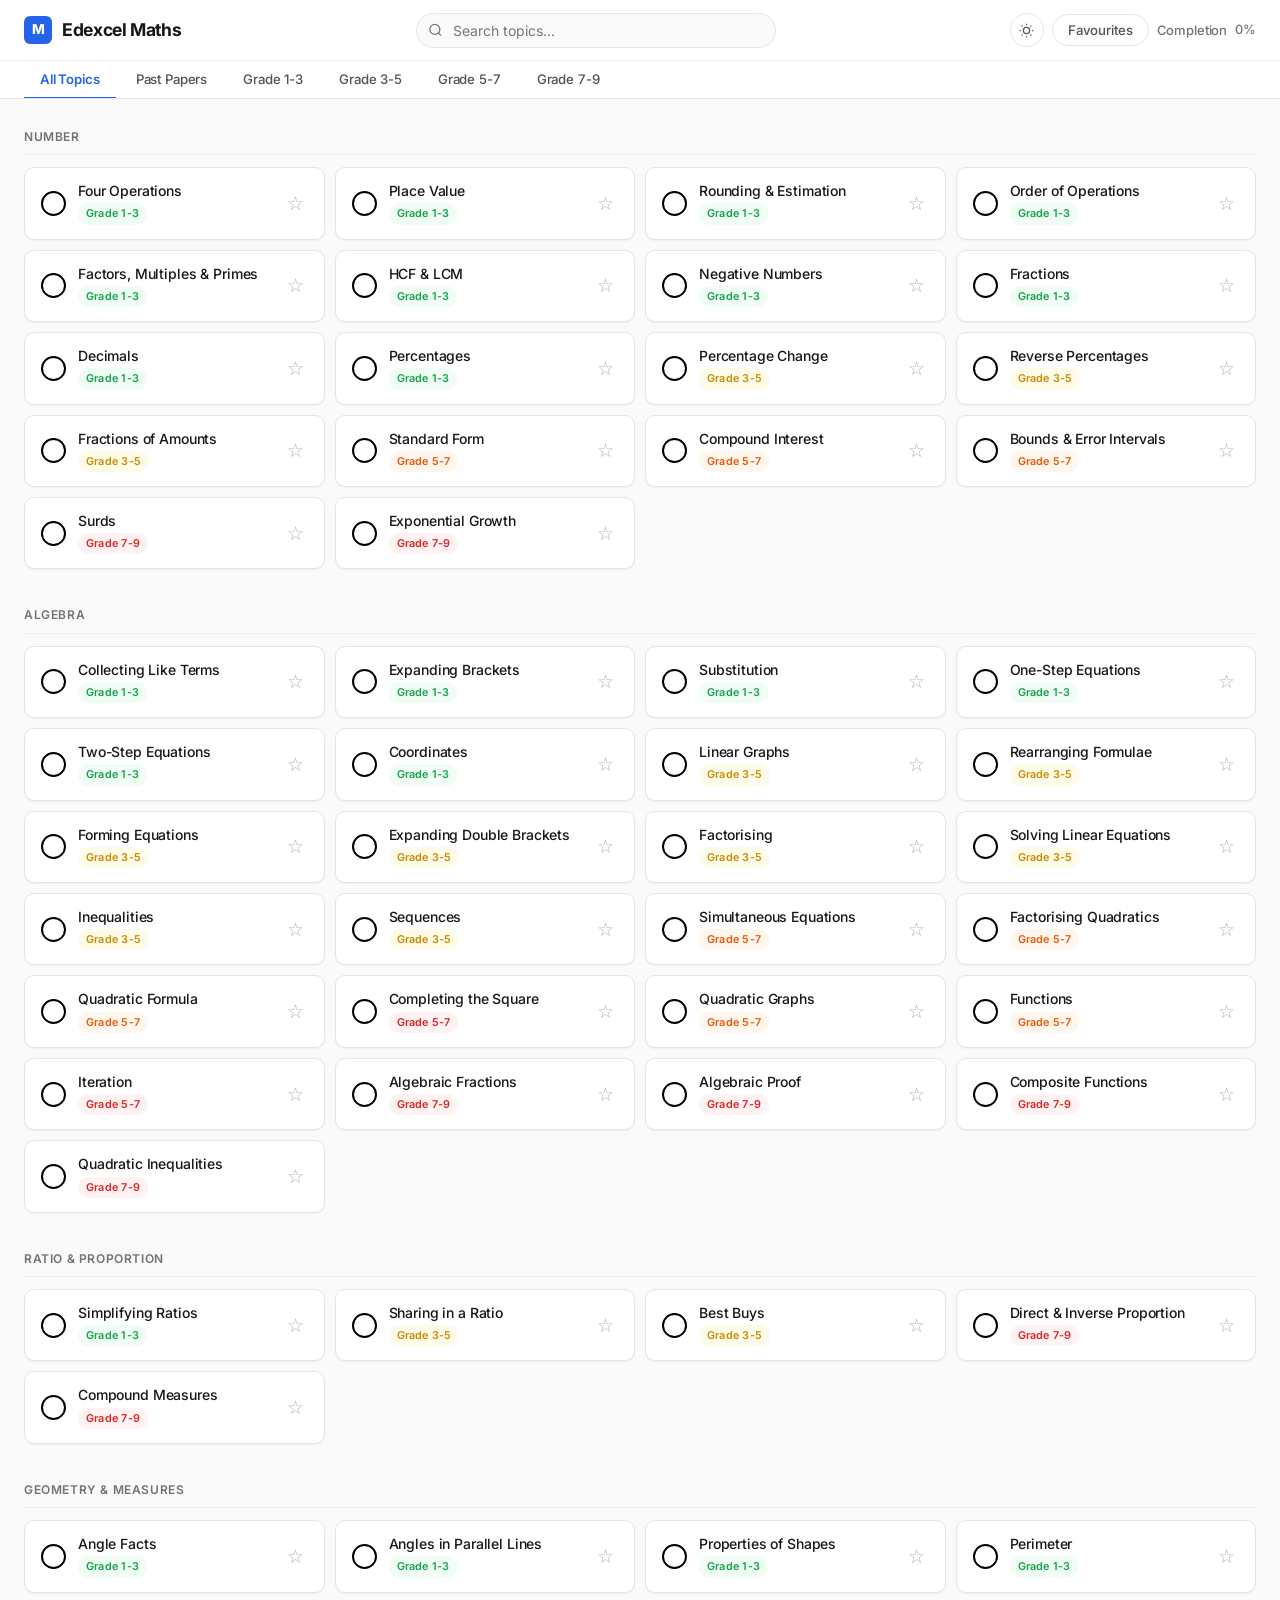
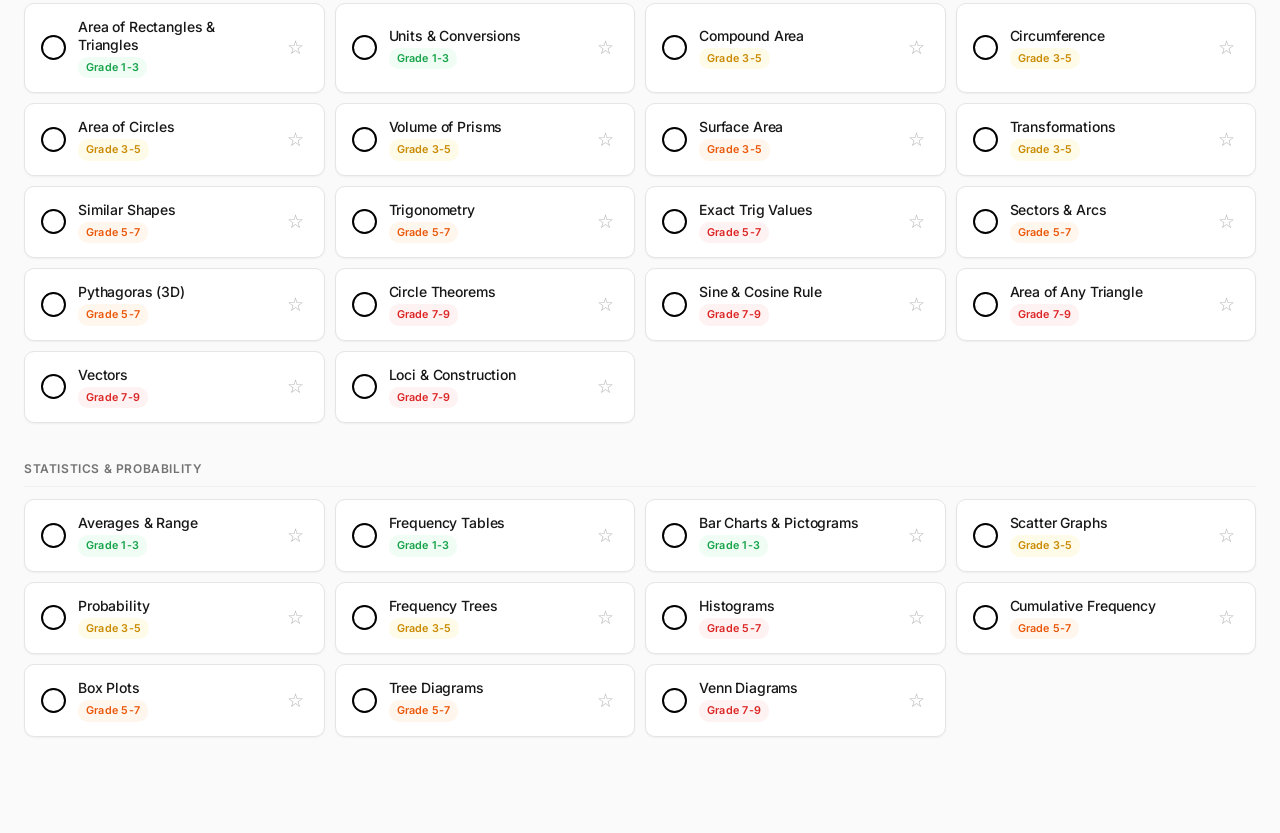
==== commit 9a8cf414: "fixed completion" ====
--- a/index.html
+++ b/index.html
@@ -24,7 +24,7 @@
                     <svg width="15" height="15" viewBox="0 0 24 24" fill="none" stroke="currentColor" stroke-width="2"><circle cx="12" cy="12" r="5"/><path d="M12 1v2M12 21v2M4.22 4.22l1.42 1.42M18.36 18.36l1.42 1.42M1 12h2M21 12h2M4.22 19.78l1.42-1.42M18.36 5.64l1.42-1.42"/></svg>
                 </button>
                 <button class="btn" onclick="showFavourites()">Favourites</button>
-                <span style="font-size: x-small;" class="progress-indicator">Completion</span><span class="progress-indicator" id="progressLabel" >0%</span>
+                <span style="font-size: small;" class="progress-indicator">Completion</span><span class="progress-indicator" id="progressLabel" >0%</span>
             </div>
         </div>
         <nav class="nav-bar" id="mainNav">
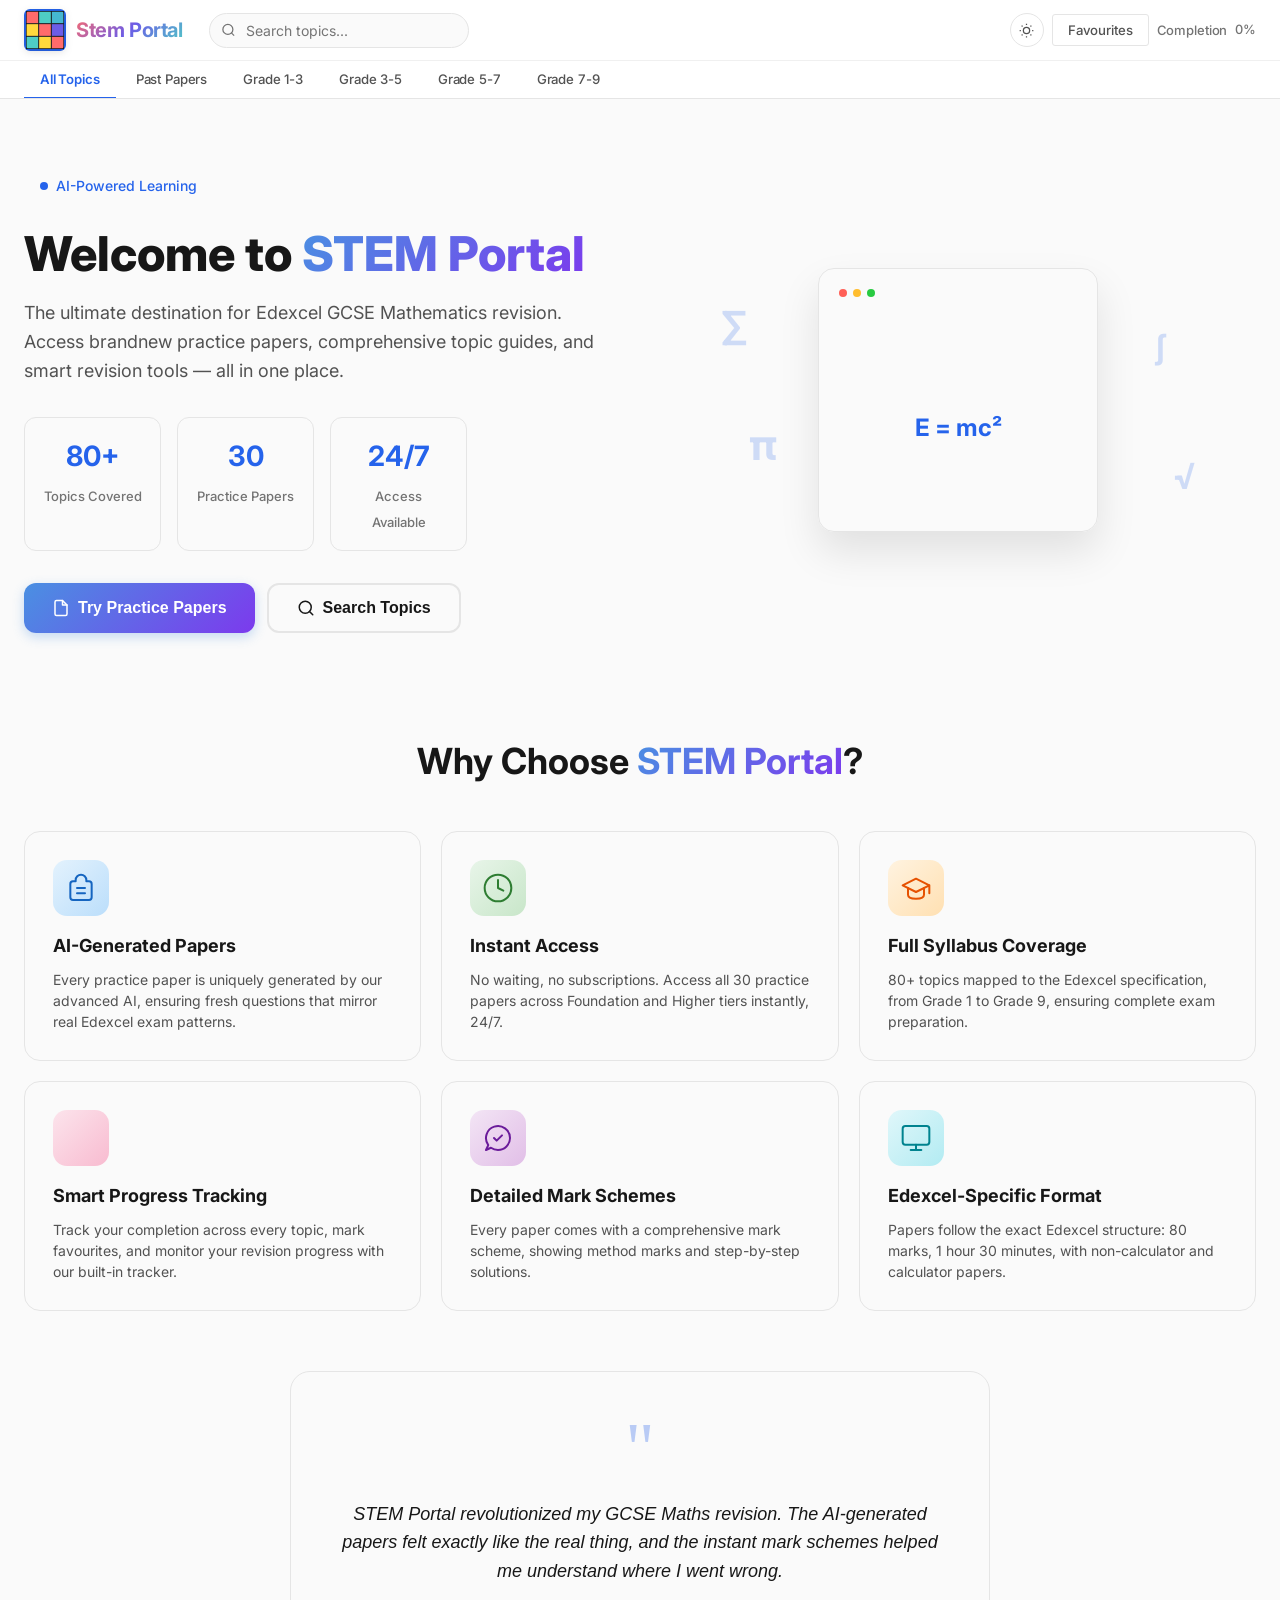
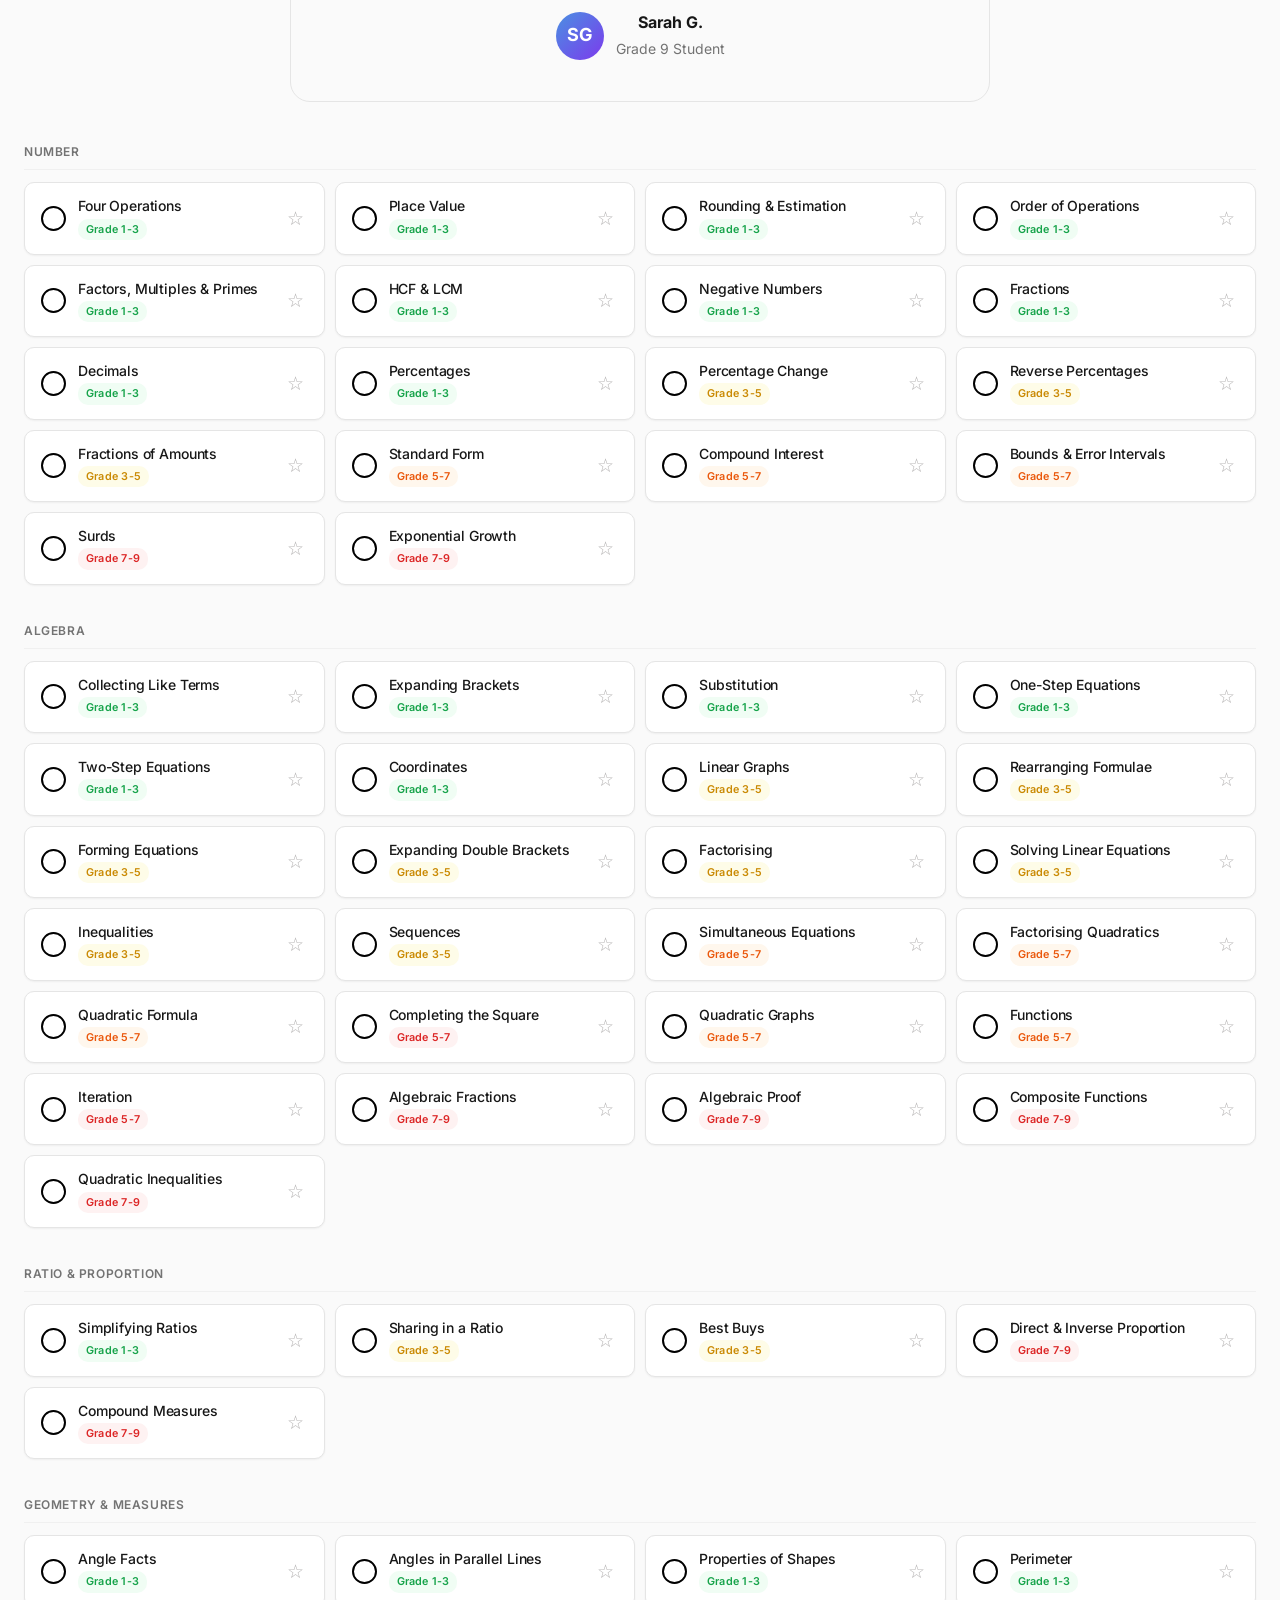
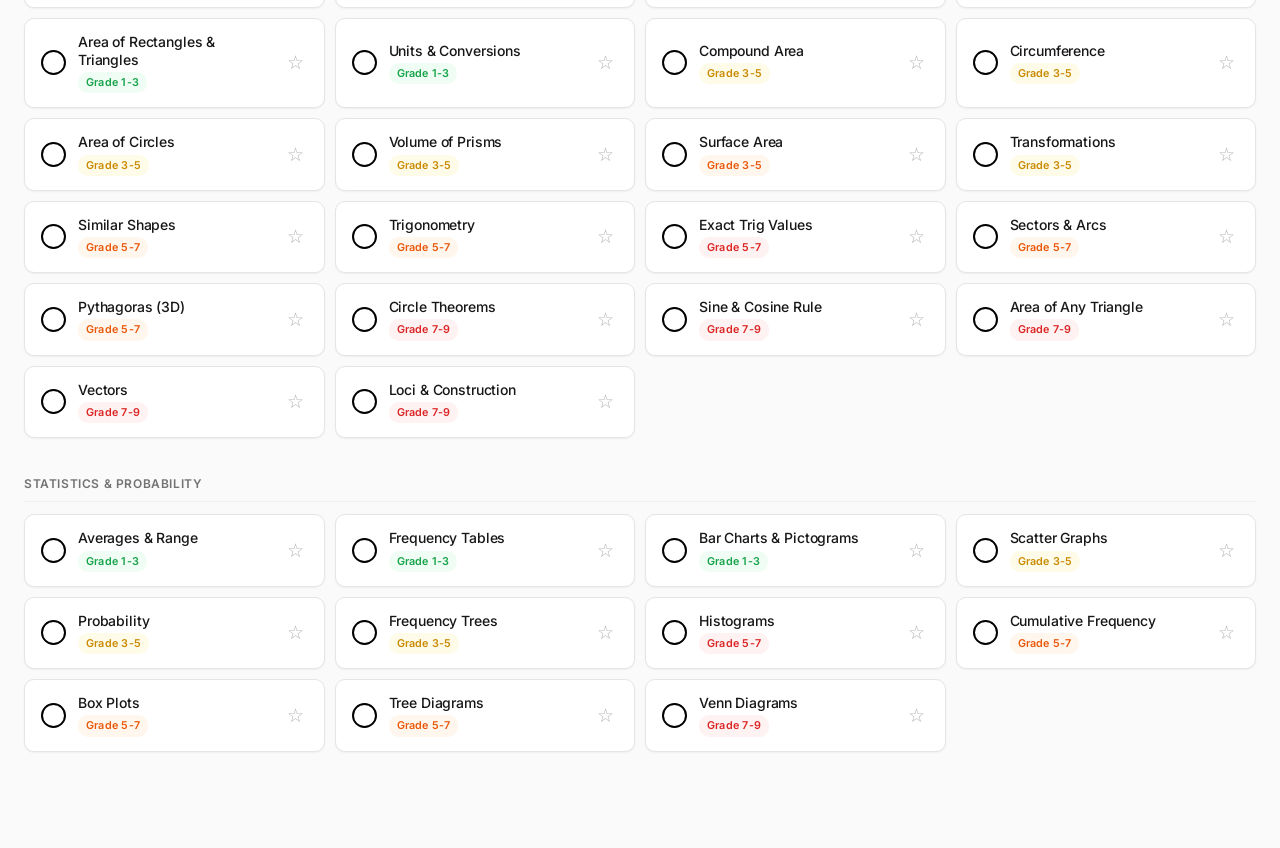
==== commit 94a1238d: "lots of new stuff" ====
--- a/index.html
+++ b/index.html
@@ -3,7 +3,7 @@
 <head>
     <meta charset="UTF-8">
     <meta name="viewport" content="width=device-width, initial-scale=1.0">
-    <title>Edexcel GCSE Mathematics | Revision Hub</title>
+    <title>Stem Portal | Revision Hub</title>
     <link rel="preconnect" href="https://fonts.googleapis.com">
     <link rel="preconnect" href="https://fonts.gstatic.com" crossorigin>
     <link href="https://fonts.googleapis.com/css2?family=Inter:wght@400;500;600;700;800&display=swap" rel="stylesheet">
@@ -13,7 +13,34 @@
     <header class="header">
         <div class="header-container">
             <a href="#" class="logo" onclick="navigateTo('topics'); showGrade('all')">
-                <span class="logo-mark">M</span>Edexcel Maths
+                <span class="logo-mark">
+                    <svg class="rubiks-cube" width="36" height="36" viewBox="0 0 120 120" xmlns="http://www.w3.org/2000/svg">
+                        <!-- Row 1 -->
+                        <rect x="0" y="0" width="40" height="40" rx="3" fill="#FF6B6B"/>
+                        <rect x="40" y="0" width="40" height="40" rx="3" fill="#4ECDC4"/>
+                        <rect x="80" y="0" width="40" height="40" rx="3" fill="#45B7D1"/>
+                        
+                        <!-- Row 2 -->
+                        <rect x="0" y="40" width="40" height="40" rx="3" fill="#FFD93D"/>
+                        <rect x="40" y="40" width="40" height="40" rx="3" fill="#FF6B6B"/>
+                        <rect x="80" y="40" width="40" height="40" rx="3" fill="#6C5CE7"/>
+                        
+                        <!-- Row 3 -->
+                        <rect x="0" y="80" width="40" height="40" rx="3" fill="#4ECDC4"/>
+                        <rect x="40" y="80" width="40" height="40" rx="3" fill="#FFD93D"/>
+                        <rect x="80" y="80" width="40" height="40" rx="3" fill="#FF6B6B"/>
+                        
+                        <!-- Black grid lines -->
+                        <line x1="40" y1="0" x2="40" y2="120" stroke="#1a1a1a" stroke-width="3"/>
+                        <line x1="80" y1="0" x2="80" y2="120" stroke="#1a1a1a" stroke-width="3"/>
+                        <line x1="0" y1="40" x2="120" y2="40" stroke="#1a1a1a" stroke-width="3"/>
+                        <line x1="0" y1="80" x2="120" y2="80" stroke="#1a1a1a" stroke-width="3"/>
+                        
+                        <!-- Outer border -->
+                        <rect x="0" y="0" width="120" height="120" rx="6" fill="none" stroke="#1a1a1a" stroke-width="4"/>
+                    </svg>
+                </span>
+                <span class="logo-text">Stem Portal</span>
             </a>
             <div class="search-wrapper">
                 <svg class="search-icon" width="15" height="15" viewBox="0 0 24 24" fill="none" stroke="currentColor" stroke-width="2"><circle cx="11" cy="11" r="8"/><line x1="21" y1="21" x2="16.65" y2="16.65"/></svg>
@@ -38,9 +65,8 @@
     </header>
 
     <main class="main-content" id="mainContent"></main>
-
     <div id="modalOverlay" class="modal-overlay hidden">
-        <div class="modal" id="modalContent"></div>
+        <div class="modal custom-scroll" id="modalContent"></div>
     </div>
 
     <script src="main.js">
--- a/styles.css
+++ b/styles.css
@@ -25,11 +25,11 @@
             --radius-md: 10px;
             --radius-lg: 16px;
             --radius-xl: 24px;
-            --transition: 0.2s cubic-bezier(0.4, 0, 0.2, 1);
+            --transition: 0.3s cubic-bezier(0.4, 0, 0.2, 1);
         }
 
         [data-theme="dark"] {
-            --bg: #0a0a0a;
+            --bg: #212121;
             --surface: #171717;
             --surface-hover: #1f1f1f;
             --border: #262626;
@@ -116,13 +116,36 @@
             font-weight: 800;
             font-size: 0.85rem;
         }
-
+        
+        /* 1. Use margins to anchor the center positioning */
+        .header-container {
+            max-width: 1280px;
+            margin: 0 auto;
+            padding: 0 24px;
+            display: flex;
+            align-items: center;
+            height: 60px;
+        }
+
+        /* Explicitly force the action tray to sit on the far right */
+        .header-actions {
+            display: flex;
+            align-items: center;
+            gap: 8px;
+            flex-shrink: 0;
+            margin-left: auto; 
+        }
+
+        /* 2. Centralized wrapper settings */
         .search-wrapper {
-            flex: 1;
-            max-width: 360px;
             position: relative;
-        }
-
+            width: 100%;
+            max-width: 260px; /* Base width closer to the logo */
+            margin-left: 10px; /* Fixed, predictable distance from the logo */
+            transition: max-width var(--transition);
+        }
+
+        /* 3. Input element styling changes */
         .search-input {
             width: 100%;
             padding: 8px 14px 8px 36px;
@@ -132,14 +155,36 @@
             color: var(--text);
             font-size: 0.875rem;
             font-family: inherit;
-            transition: all var(--transition);
             outline: none;
-        }
-
+            /* Transition border, box-shadow, and padding smoothly */
+            transition: border-color var(--transition), box-shadow var(--transition), padding var(--transition);
+        }
+
+        [data-theme="dark"] .search-input {
+            width: 100%;
+            padding: 8px 14px 8px 36px;
+            border: 1px solid #898989;
+            border-radius: 24px;
+            background: var(--bg);
+            color: var(--text);
+            font-size: 0.875rem;
+            font-family: inherit;
+            outline: none;
+            /* Transition border, box-shadow, and padding smoothly */
+            transition: border-color var(--transition), box-shadow var(--transition), padding var(--transition);
+        }
+
+        /* 4. Smooth transformation engine trigger */
+        .search-wrapper:focus-within {
+            max-width: 650px; /* Expands symmetrically outwards */
+        }
+
+        /* Fixes focus borders cleanly */
         .search-input:focus {
             border-color: var(--primary);
             box-shadow: 0 0 0 3px rgba(37, 99, 235, 0.1);
         }
+
 
         .search-icon {
             position: absolute;
@@ -159,7 +204,7 @@
 
         .btn {
             padding: 7px 15px;
-            border-radius: 20px;
+            border-radius: 3px;
             border: 1px solid var(--border);
             background: var(--surface);
             color: var(--text-secondary);
@@ -295,11 +340,18 @@
         .topic-card:hover {
             box-shadow: var(--shadow-md);
             border-color: #d4d4d4;
-            transform: translateY(-1px);
+            transform: translateY(-3px);
         }
 
         [data-theme="dark"] .topic-card:hover {
-            border-color: #404040;
+            box-shadow: var(--shadow-md);
+            border-left: 3px solid var(--grade-easy);
+            border-bottom-color: #404040;
+            border-right-color: #404040;
+            border-top-color: #404040;
+
+            transform: translateY(-3px);
+
         }
 
         .topic-card.completed {
@@ -599,6 +651,35 @@
             position: relative;
             box-shadow: 0 25px 60px rgba(0, 0, 0, 0.25);
             border: 1px solid var(--border);
+            scrollbar-width: 3;
+        }
+
+        /* Target a specific element, or change to html/body for a global site scrollbar */
+        .custom-scroll {
+            /* 1. Standard Properties (Firefox) */
+            scrollbar-width: thin; /* Options: auto | thin | none */
+            scrollbar-color: rgba(156, 163, 175, 0.5) transparent; /* thumb color | track color */
+
+            /* 2. WebKit Properties (Chrome, Edge, Safari) */
+            &::-webkit-scrollbar {
+                width: 8px;  /* Vertical scrollbar width */
+                height: 8px; /* Horizontal scrollbar height */
+            }
+
+            &::-webkit-scrollbar-track {
+                background: transparent; /* Makes the track look invisible and clean */
+            }
+
+            &::-webkit-scrollbar-thumb {
+                background-color: rgba(156, 163, 175, 0.5); /* Semi-transparent gray */
+                border-radius: 9999px; /* Fully rounded "pill" shape */
+                border: 2px solid transparent; /* Acts as padding inside the track */
+                background-clip: padding-box; /* Necessary for the transparent border trick */
+            }
+
+            &::-webkit-scrollbar-thumb:hover {
+                background-color: rgba(156, 163, 175, 0.8); /* Darkens on hover for interactive feedback */
+            }
         }
 
         .modal-close {
@@ -786,4 +867,876 @@
                 padding: 8px 10px;
                 font-size: 0.75rem;
             }
-        }+        }
+
+    .paper-section {
+        margin-bottom: 32px;
+    }
+
+    .paper-section-title {
+        font-size: 18px;
+        font-weight: 700;
+        color: var(--text);
+        margin-bottom: 16px;
+        display: flex;
+        align-items: center;
+        gap: 8px;
+        padding-bottom: 8px;
+        border-bottom: 2px solid var(--border);
+    }
+
+    .paper-links-grid {
+        display: grid;
+        grid-template-columns: repeat(auto-fill, minmax(200px, 1fr));
+        gap: 12px;
+    }
+
+    .paper-link-card {
+        background: var(--card-bg);
+        border: 1px solid var(--border);
+        border-radius: 12px;
+        padding: 16px;
+        cursor: pointer;
+        transition: all 0.2s ease;
+        display: flex;
+        flex-direction: column;
+        gap: 8px;
+        position: relative;
+    }
+
+    [data-theme="dark"] .paper-link-card {
+        background: #4d4d4d;
+        border: 1px solid var(--border);
+        border-radius: 12px;
+        padding: 16px;
+        cursor: pointer;
+        transition: all 0.2s ease;
+        display: flex;
+        flex-direction: column;
+        gap: 8px;
+        position: relative;
+    }
+
+    .paper-link-card:hover {
+        border-color: var(--primary);
+        box-shadow: 0 4px 12px rgba(0, 0, 0, 0.08);
+        transform: translateY(-2px);
+    }
+
+    .paper-link-year {
+        font-size: 16px;
+        font-weight: 600;
+        color: var(--text);
+    }
+
+    .paper-link-info {
+        display: flex;
+        gap: 6px;
+        flex-wrap: wrap;
+    }
+
+    .paper-link-badge {
+        font-size: 11px;
+        padding: 2px 8px;
+        border-radius: 12px;
+        background: var(--bg-tertiary);
+        color: var(--text-secondary);
+        font-weight: 500;
+    }
+
+    .paper-link-badge.foundation {
+        background: #e3f2fd;
+        color: #1565c0;
+    }
+
+    .paper-link-badge.higher {
+        background: #fce4ec;
+        color: #c62828;
+    }
+
+    .paper-link-arrow {
+        position: absolute;
+        right: 16px;
+        top: 50%;
+        transform: translateY(-50%);
+        opacity: 0;
+        transition: opacity 0.2s ease;
+        color: var(--primary);
+    }
+
+    .paper-link-card:hover .paper-link-arrow {
+        opacity: 1;
+    }
+
+    /* Mark Scheme Styles */
+    .mark-scheme-block {
+        background: var(--bg-secondary);
+        border: 1px solid var(--border);
+        border-radius: 12px;
+        padding: 20px;
+    }
+
+    .mark-scheme-legend {
+        background: var(--card-bg);
+        border-radius: 8px;
+        padding: 12px 16px;
+        margin-bottom: 16px;
+    }
+
+    .mark-scheme-legend p {
+        margin-bottom: 4px;
+        font-size: 14px;
+    }
+
+    .mark-scheme-question {
+        padding: 12px 0;
+        border-bottom: 1px solid var(--border);
+    }
+
+    .mark-scheme-question:last-child {
+        border-bottom: none;
+    }
+
+    .mark-scheme-question p {
+        margin-bottom: 4px;
+        font-size: 14px;
+    }
+
+    /* Paper End */
+    .paper-end {
+        text-align: center;
+        padding: 20px;
+        margin-top: 24px;
+        background: var(--bg-secondary);
+        border-radius: 8px;
+        font-size: 16px;
+        color: var(--text);
+    }
+
+    /* Badge Colors */
+    .badge-foundation {
+        background: #e3f2fd;
+        color: #1565c0;
+    }
+
+    .badge-higher {
+        background: #fce4ec;
+        color: #c62828;
+    }
+
+    /* Dark Mode Adjustments */
+    [data-theme="dark"] .paper-link-badge.foundation {
+        background: var(--bg-secondary);
+        color: #90caf9;
+    }
+
+    [data-theme="dark"] .paper-link-badge.higher {
+        background: var(--grade-advanced);
+        color: #ef9a9a;
+    }
+
+    [data-theme="dark"] .badge-foundation {
+        background: var(--bg-secondary);
+        color: #90caf9;
+    }
+
+    [data-theme="dark"] .badge-higher {
+        background: var(--grade-advanced);
+        color: #ffffff;
+    }
+
+    /* Responsive */
+    @media (max-width: 768px) {
+        .paper-links-grid {
+            grid-template-columns: repeat(auto-fill, minmax(160px, 1fr));
+        }
+    }
+
+    /* Paper Choice Modal Styles */
+    .paper-choice-modal {
+        padding: 10px 0;
+    }
+
+    .paper-choice-header {
+        text-align: center;
+        margin-bottom: 32px;
+    }
+
+    .paper-choice-header h2 {
+        font-size: 24px;
+        font-weight: 700;
+        color: var(--text);
+        margin-bottom: 8px;
+    }
+
+    .paper-choice-subtitle {
+        font-size: 16px;
+        color: var(--text-tertiary);
+    }
+
+    .paper-choice-grid {
+        display: grid;
+        grid-template-columns: 1fr 1fr;
+        gap: 20px;
+        max-width: 600px;
+        margin: 0 auto;
+    }
+
+    .paper-choice-card {
+        background: var(--card-bg);
+        border: 2px solid var(--border);
+        border-radius: 16px;
+        padding: 32px 24px;
+        cursor: pointer;
+        transition: all 0.3s ease;
+        text-align: center;
+        position: relative;
+    }
+
+    .paper-choice-card:hover {
+        transform: translateY(-4px);
+        box-shadow: 0 8px 24px rgba(0, 0, 0, 0.12);
+    }
+
+    .questions-card:hover {
+        border-color: #4a90e2;
+        background: linear-gradient(to bottom, #f0f7ff, var(--card-bg));
+    }
+
+    .markscheme-card:hover {
+        border-color: #4caf50;
+        background: linear-gradient(to bottom, #f0fdf0, var(--card-bg));
+    }
+
+    .paper-choice-icon {
+        margin-bottom: 16px;
+        display: flex;
+        justify-content: center;
+    }
+
+    .questions-card .paper-choice-icon {
+        color: #4a90e2;
+    }
+
+    .markscheme-card .paper-choice-icon {
+        color: #4caf50;
+    }
+
+    .paper-choice-card h3 {
+        font-size: 18px;
+        font-weight: 700;
+        color: var(--text);
+        margin-bottom: 8px;
+    }
+
+    .paper-choice-card p {
+        font-size: 14px;
+        color: var(--text-secondary);
+        line-height: 1.4;
+        margin-bottom: 16px;
+    }
+
+    .paper-choice-badge {
+        display: inline-block;
+        padding: 4px 12px;
+        background: var(--bg-tertiary);
+        border-radius: 20px;
+        font-size: 12px;
+        font-weight: 600;
+        color: var(--text-secondary);
+        text-transform: uppercase;
+        letter-spacing: 0.5px;
+    }
+
+    /* PDF Loading Modal Styles */
+    .pdf-loading-modal {
+        text-align: center;
+        padding: 20px 0;
+    }
+
+    .pdf-loading-icon {
+        margin-bottom: 20px;
+        display: flex;
+        justify-content: center;
+    }
+
+    .pdf-loading-modal h3 {
+        font-size: 20px;
+        font-weight: 700;
+        color: var(--text);
+        margin-bottom: 8px;
+    }
+
+    .pdf-filename {
+        font-size: 14px;
+        color: var(--text-secondary);
+        font-family: monospace;
+        background: var(--bg-secondary);
+        padding: 8px 12px;
+        border-radius: 6px;
+        display: inline-block;
+        margin-bottom: 12px;
+        word-break: break-all;
+    }
+
+    .pdf-info {
+        font-size: 14px;
+        color: var(--text-tertiary);
+        margin-bottom: 24px;
+    }
+
+    .pdf-actions {
+        display: flex;
+        gap: 12px;
+        justify-content: center;
+    }
+
+
+    /* Dark Mode Adjustments */
+    [data-theme="dark"] .questions-card:hover {
+        background: linear-gradient(to bottom, #1a1a2e, var(--card-bg));
+    }
+
+    [data-theme="dark"] .markscheme-card:hover {
+        background: linear-gradient(to bottom, #1a2e1a, var(--card-bg));
+    }
+
+    [data-theme="dark"] .pdf-filename {
+        background: var(--bg-primary);
+        border: 1px solid var(--border);
+    }
+
+    /* Responsive */
+    @media (max-width: 600px) {
+        .paper-choice-grid {
+            grid-template-columns: 1fr;
+        }
+        
+        .paper-choice-card {
+            padding: 24px 20px;
+        }
+        
+        .pdf-actions {
+            flex-direction: column;
+            align-items: center;
+        }
+    }
+
+    /* Hero Section */
+    .hero-section {
+        display: flex;
+        gap: 40px;
+        padding: 40px 0;
+        margin-bottom: 60px;
+        align-items: center;
+        min-height: 500px;
+    }
+
+    .hero-content {
+        flex: 1;
+    }
+
+    .hero-badge {
+        display: inline-flex;
+        align-items: center;
+        gap: 8px;
+        background: linear-gradient(135deg, rgba(var(--primary-rgb), 0.1), rgba(var(--primary-rgb), 0.05));
+        border: 1px solid rgba(var(--primary-rgb), 0.2);
+        padding: 8px 16px;
+        border-radius: 50px;
+        font-size: 14px;
+        font-weight: 500;
+        color: var(--primary);
+        margin-bottom: 20px;
+    }
+
+    .pulse-dot {
+        width: 8px;
+        height: 8px;
+        background: var(--primary);
+        border-radius: 50%;
+        animation: pulse 2s infinite;
+    }
+
+    @keyframes pulse {
+        0%, 100% { opacity: 1; transform: scale(1); }
+        50% { opacity: 0.5; transform: scale(1.2); }
+    }
+
+    .hero-title {
+        font-size: 48px;
+        font-weight: 800;
+        line-height: 1.2;
+        margin-bottom: 16px;
+        color: var(--text);
+    }
+
+    .gradient-text {
+        background: linear-gradient(135deg, #4a90e2, #7c3aed);
+        -webkit-background-clip: text;
+        -webkit-text-fill-color: transparent;
+        background-clip: text;
+    }
+
+    .hero-subtitle {
+        font-size: 18px;
+        color: var(--text-secondary);
+        line-height: 1.6;
+        margin-bottom: 32px;
+        max-width: 600px;
+    }
+
+    .hero-stats {
+        display: grid;
+        grid-template-columns: repeat(4, 1fr);
+        gap: 16px;
+        margin-bottom: 32px;
+    }
+
+    .stat-card {
+        color: var(--text);
+        background: var(--card-bg);
+        border: 1px solid var(--border);
+        border-radius: 12px;
+        padding: 16px;
+        text-align: center;
+        transition: transform 0.3s ease, box-shadow 0.3s ease;
+    }
+
+    .stat-card:hover {
+        transform: translateY(-4px);
+        box-shadow: 0 8px 24px rgba(0, 0, 0, 0.1);
+    }
+
+    .stat-number {
+        display: block;
+        font-size: 28px;
+        font-weight: 700;
+        color: var(--primary);
+        margin-bottom: 4px;
+    }
+
+    .stat-label {
+        font-size: 13px;
+        color: var(--text-tertiary);
+        font-weight: 500;
+    }
+
+    .hero-actions {
+        display: flex;
+        gap: 12px;
+        flex-wrap: wrap;
+    }
+
+    .cta-button {
+        padding: 14px 28px;
+        border-radius: 12px;
+        font-size: 16px;
+        font-weight: 600;
+        cursor: pointer;
+        border: none;
+        display: inline-flex;
+        align-items: center;
+        gap: 8px;
+        transition: all 0.3s ease;
+    }
+
+    .cta-button.primary {
+        background: linear-gradient(135deg, #4a90e2, #7c3aed);
+        color: white;
+        box-shadow: 0 4px 12px rgba(74, 144, 226, 0.3);
+    }
+
+    .cta-button.primary:hover {
+        transform: translateY(-2px);
+        box-shadow: 0 8px 20px rgba(74, 144, 226, 0.4);
+    }
+
+    .cta-button.secondary {
+        background: var(--card-bg);
+        color: var(--text);
+        border: 2px solid var(--border);
+    }
+
+    .cta-button.secondary:hover {
+        border-color: var(--primary);
+        transform: translateY(-2px);
+    }
+
+    /* Hero Visual */
+    .hero-visual {
+        flex: 1;
+        position: relative;
+        display: flex;
+        justify-content: center;
+        align-items: center;
+    }
+
+    .floating-shapes {
+        position: absolute;
+        width: 100%;
+        height: 100%;
+    }
+
+    .shape {
+        position: absolute;
+        font-size: 36px;
+        font-weight: 700;
+        color: var(--primary);
+        opacity: 0.2;
+        animation: float 6s infinite ease-in-out;
+    }
+
+    [data-theme="dark"] .shape {
+        position: absolute;
+        font-size: 36px;
+        font-weight: 700;
+        color: #cccccc;
+        opacity: 0.5;
+        animation: float 6s infinite ease-in-out;
+    }
+
+    .shape-1 { top: 10%; left: 10%; animation-delay: 0s; font-size: 40px; }
+    .shape-2 { top: 20%; right: 15%; animation-delay: 1s; font-size: 32px; }
+    .shape-3 { bottom: 20%; left: 15%; animation-delay: 2s; font-size: 44px; }
+    .shape-4 { bottom: 10%; right: 10%; animation-delay: 3s; font-size: 36px; }
+
+    @keyframes float {
+        0%, 100% { transform: translateY(0) rotate(0deg); }
+        25% { transform: translateY(-20px) rotate(5deg); }
+        50% { transform: translateY(-10px) rotate(-3deg); }
+        75% { transform: translateY(-25px) rotate(2deg); }
+    }
+
+    .hero-paper-preview {
+        position: relative;
+        z-index: 1;
+    }
+
+    .paper-preview-card {
+        width: 280px;
+        background: var(--card-bg);
+        border: 1px solid var(--border);
+        border-radius: 16px;
+        padding: 20px;
+        box-shadow: 0 20px 40px rgba(0, 0, 0, 0.1);
+        animation: float 8s infinite ease-in-out;
+        animation-delay: 0.5s;
+    }
+
+    .preview-header {
+        display: flex;
+        justify-content: space-between;
+        align-items: center;
+        margin-bottom: 20px;
+    }
+
+    .preview-dots {
+        display: flex;
+        gap: 6px;
+    }
+
+    .preview-dots span {
+        width: 8px;
+        height: 8px;
+        border-radius: 50%;
+        background: var(--border);
+    }
+
+    .preview-dots span:first-child { background: #ff5f57; }
+    .preview-dots span:nth-child(2) { background: #ffbd2e; }
+    .preview-dots span:last-child { background: #28ca41; }
+
+    .preview-badge {
+        font-size: 11px;
+        padding: 4px 10px;
+        background: linear-gradient(135deg, rgba(74, 144, 226, 0.1), rgba(124, 58, 237, 0.1));
+        border-radius: 20px;
+        color: var(--primary);
+        font-weight: 600;
+    }
+
+    .preview-line {
+        height: 8px;
+        background: var(--bg-tertiary);
+        border-radius: 4px;
+        margin-bottom: 12px;
+        width: 100%;
+    }
+
+    .preview-line.short {
+        width: 60%;
+    }
+
+    .preview-formula {
+        text-align: center;
+        font-size: 24px;
+        font-weight: 700;
+        color: var(--primary);
+        margin: 16px 0;
+        padding: 8px;
+        background: rgba(var(--primary-rgb), 0.05);
+        border-radius: 8px;
+    }
+
+    /* Features Section */
+    .features-section {
+        margin-bottom: 60px;
+    }
+
+    .section-title {
+        font-size: 36px;
+        font-weight: 700;
+        text-align: center;
+        margin-bottom: 40px;
+        color: var(--text);
+    }
+
+    .features-grid {
+        display: grid;
+        grid-template-columns: repeat(3, 1fr);
+        gap: 20px;
+    }
+
+    .feature-card {
+        background: var(--card-bg);
+        border: 1px solid var(--border);
+        border-radius: 16px;
+        padding: 28px;
+        transition: all 0.3s ease;
+    }
+
+    .feature-card:hover {
+        transform: translateY(-4px);
+        box-shadow: 0 12px 24px rgba(0, 0, 0, 0.08);
+        border-color: var(--primary);
+    }
+
+    .feature-icon {
+        width: 56px;
+        height: 56px;
+        border-radius: 14px;
+        display: flex;
+        align-items: center;
+        justify-content: center;
+        margin-bottom: 16px;
+    }
+
+    .ai-icon { background: linear-gradient(135deg, #e3f2fd, #bbdefb); color: #1565c0; }
+    .instant-icon { background: linear-gradient(135deg, #e8f5e9, #c8e6c9); color: #2e7d32; }
+    .comprehensive-icon { background: linear-gradient(135deg, #fff3e0, #ffe0b2); color: #e65100; }
+    .smart-icon { background: linear-gradient(135deg, #fce4ec, #f8bbd0); color: #c62828; }
+    .answers-icon { background: linear-gradient(135deg, #f3e5f5, #e1bee7); color: #6a1b9a; }
+    .edexcel-icon { background: linear-gradient(135deg, #e0f7fa, #b2ebf2); color: #00838f; }
+
+    .feature-card h3 {
+        font-size: 18px;
+        font-weight: 700;
+        color: var(--text);
+        margin-bottom: 8px;
+    }
+
+    .feature-card p {
+        font-size: 14px;
+        color: var(--text-secondary);
+        line-height: 1.5;
+    }
+
+    /* Testimonial Section */
+    .testimonial-section {
+        margin-bottom: 40px;
+    }
+
+    .testimonial-card {
+        background: linear-gradient(135deg, var(--card-bg), var(--bg-secondary));
+        border: 1px solid var(--border);
+        border-radius: 20px;
+        padding: 40px;
+        text-align: center;
+        max-width: 700px;
+        margin: 0 auto;
+    }
+
+    .testimonial-quote {
+        font-size: 72px;
+        color: var(--primary);
+        line-height: 1;
+        margin-bottom: 16px;
+        font-family: Georgia, serif;
+        opacity: 0.3;
+    }
+
+    .testimonial-text {
+        font-size: 18px;
+        color: var(--text);
+        line-height: 1.6;
+        margin-bottom: 24px;
+        font-style: italic;
+    }
+
+    .testimonial-author {
+        display: flex;
+        align-items: center;
+        gap: 12px;
+        justify-content: center;
+    }
+
+    .author-avatar {
+        width: 48px;
+        height: 48px;
+        border-radius: 50%;
+        background: linear-gradient(135deg, #4a90e2, #7c3aed);
+        color: white;
+        display: flex;
+        align-items: center;
+        justify-content: center;
+        font-weight: 700;
+        font-size: 18px;
+    }
+
+    .testimonial-author strong {
+        display: block;
+        color: var(--text);
+        font-size: 16px;
+    }
+
+    .testimonial-author span {
+        font-size: 14px;
+        color: var(--text-tertiary);
+    }
+
+    /* Dark Mode */
+    [data-theme="dark"] .hero-badge {
+        background: rgba(74, 144, 226, 0.15);
+    }
+
+    [data-theme="dark"] .stat-card {
+        background: #3d3d3d;
+    }
+
+    [data-theme="dark"] .stat-card:hover {
+        box-shadow: 0 8px 24px rgba(255, 255, 255, 0.05);
+    }
+
+    [data-theme="dark"] .paper-preview-card {
+        box-shadow: 0 20px 40px rgba(0, 0, 0, 0.3);
+    }
+
+    [data-theme="dark"] .feature-card:hover {
+        box-shadow: 0 12px 24px rgba(255, 255, 255, 0.03);
+    }
+
+    [data-theme="dark"] .testimonial-card {
+        background: linear-gradient(135deg, var(--card-bg), rgba(var(--primary-rgb), 0.05));
+    }
+
+    /* Responsive */
+    @media (max-width: 1024px) {
+        .hero-section {
+            flex-direction: column;
+            text-align: center;
+        }
+        
+        .hero-subtitle {
+            max-width: 100%;
+        }
+        
+        .hero-stats {
+            grid-template-columns: repeat(2, 1fr);
+        }
+        
+        .hero-actions {
+            justify-content: center;
+        }
+        
+        .hero-visual {
+            display: none;
+        }
+        
+        .features-grid {
+            grid-template-columns: repeat(2, 1fr);
+        }
+        
+        .hero-title {
+            font-size: 36px;
+        }
+    }
+
+    @media (max-width: 768px) {
+        .hero-stats {
+            grid-template-columns: repeat(2, 1fr);
+        }
+        
+        .features-grid {
+            grid-template-columns: 1fr;
+        }
+        
+        .hero-title {
+            font-size: 28px;
+        }
+        
+        .section-title {
+            font-size: 24px;
+        }
+    }
+
+/* Rubik's Cube Logo Styles */
+.logo {
+    display: flex;
+    align-items: center;
+    gap: 10px;
+    text-decoration: none;
+    color: var(--text);
+    font-weight: 700;
+    font-size: 20px;
+    cursor: pointer;
+}
+
+.logo-mark {
+    display: flex;
+    align-items: center;
+    justify-content: center;
+    width: 42px;
+    height: 42px;
+}
+
+.rubiks-cube {
+    width: 38px;
+    height: 38px;
+    transition: transform 0.3s ease;
+    filter: drop-shadow(0 2px 4px rgba(0,0,0,0.15));
+}
+
+
+/* Logo text styling */
+.logo-text {
+    font-size: 20px;
+    font-weight: 700;
+    background: linear-gradient(135deg, #FF6B6B, #6C5CE7, #4ECDC4);
+    -webkit-background-clip: text;
+    -webkit-text-fill-color: transparent;
+    background-clip: text;
+    transition: opacity 0.3s ease;
+}
+
+/* Dark mode adjustments */
+[data-theme="dark"] .rubiks-cube {
+    filter: drop-shadow(0 2px 4px rgba(0,0,0,0.3));
+}
+
+/* Responsive */
+@media (max-width: 768px) {
+    .logo-text {
+        font-size: 16px;
+    }
+    
+    .rubiks-cube {
+        width: 32px;
+        height: 32px;
+    }
+    
+    .logo-mark {
+        width: 36px;
+        height: 36px;
+    }
+}
